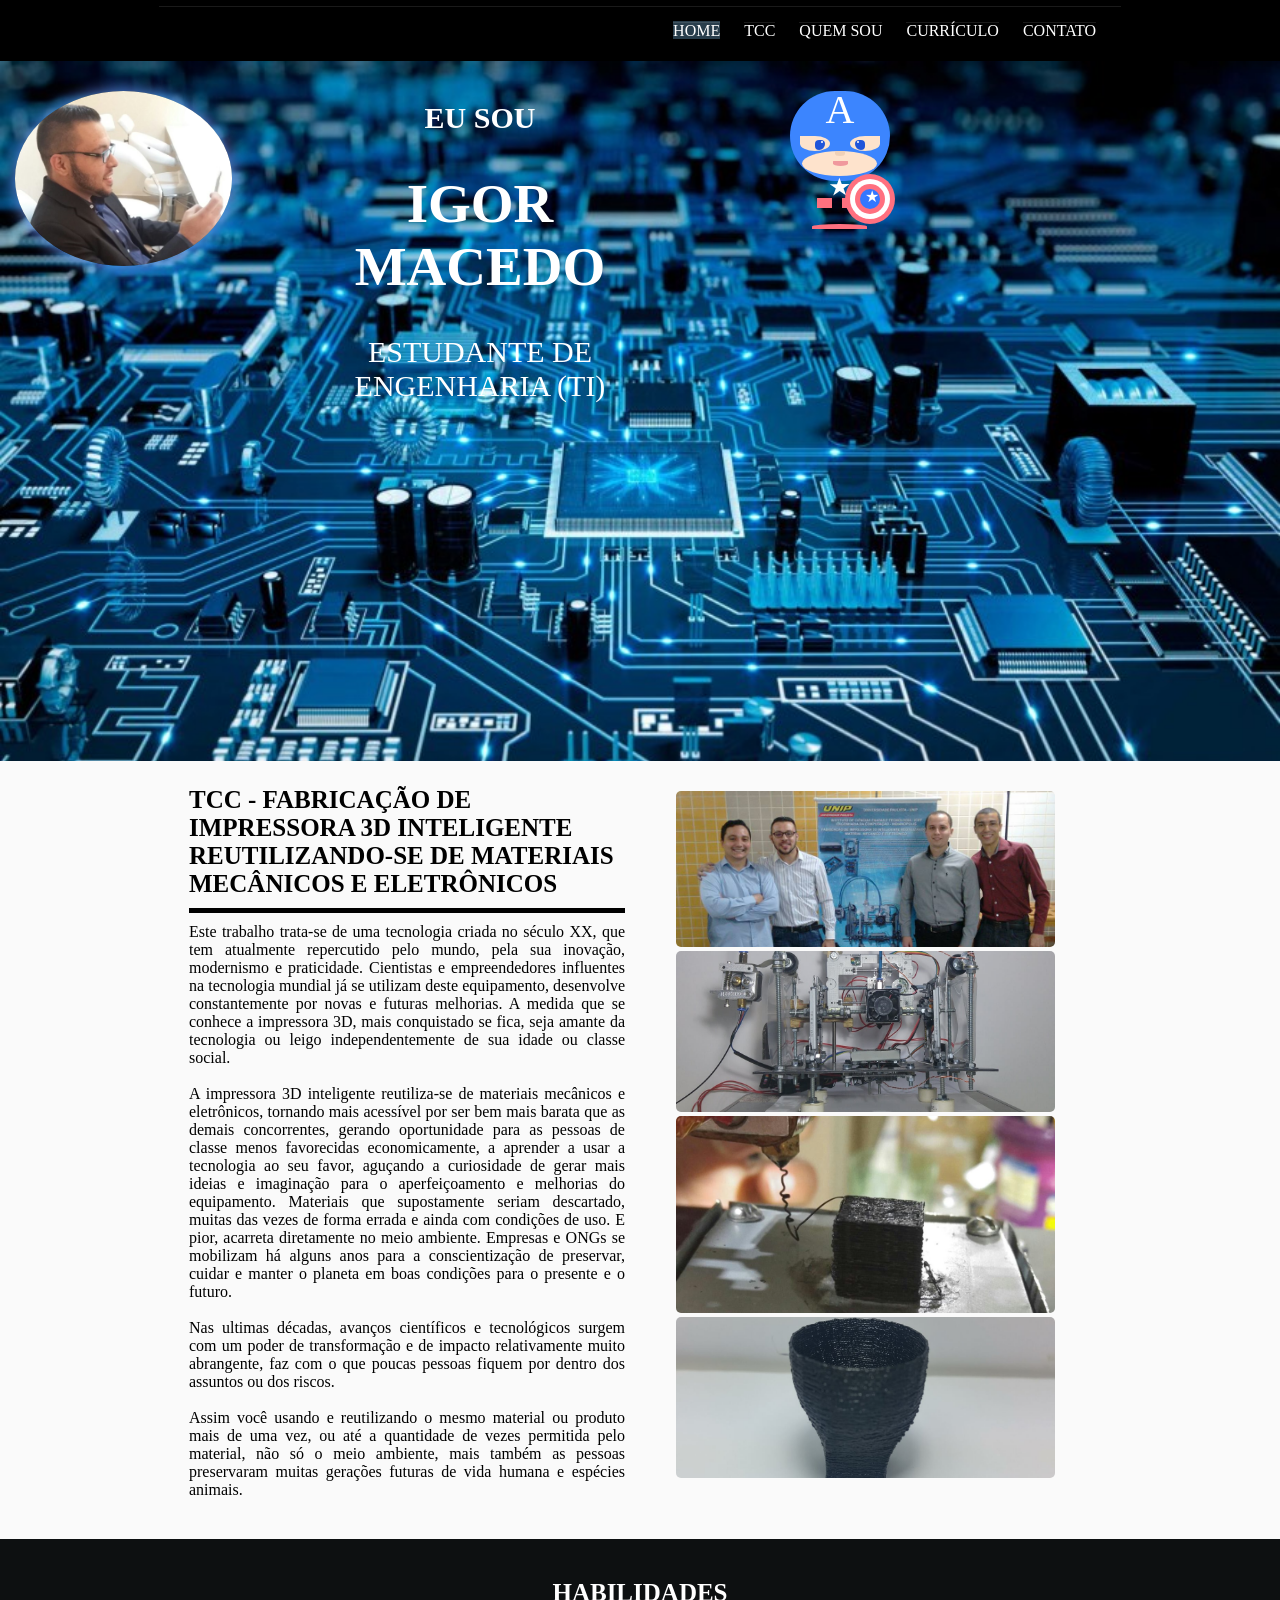
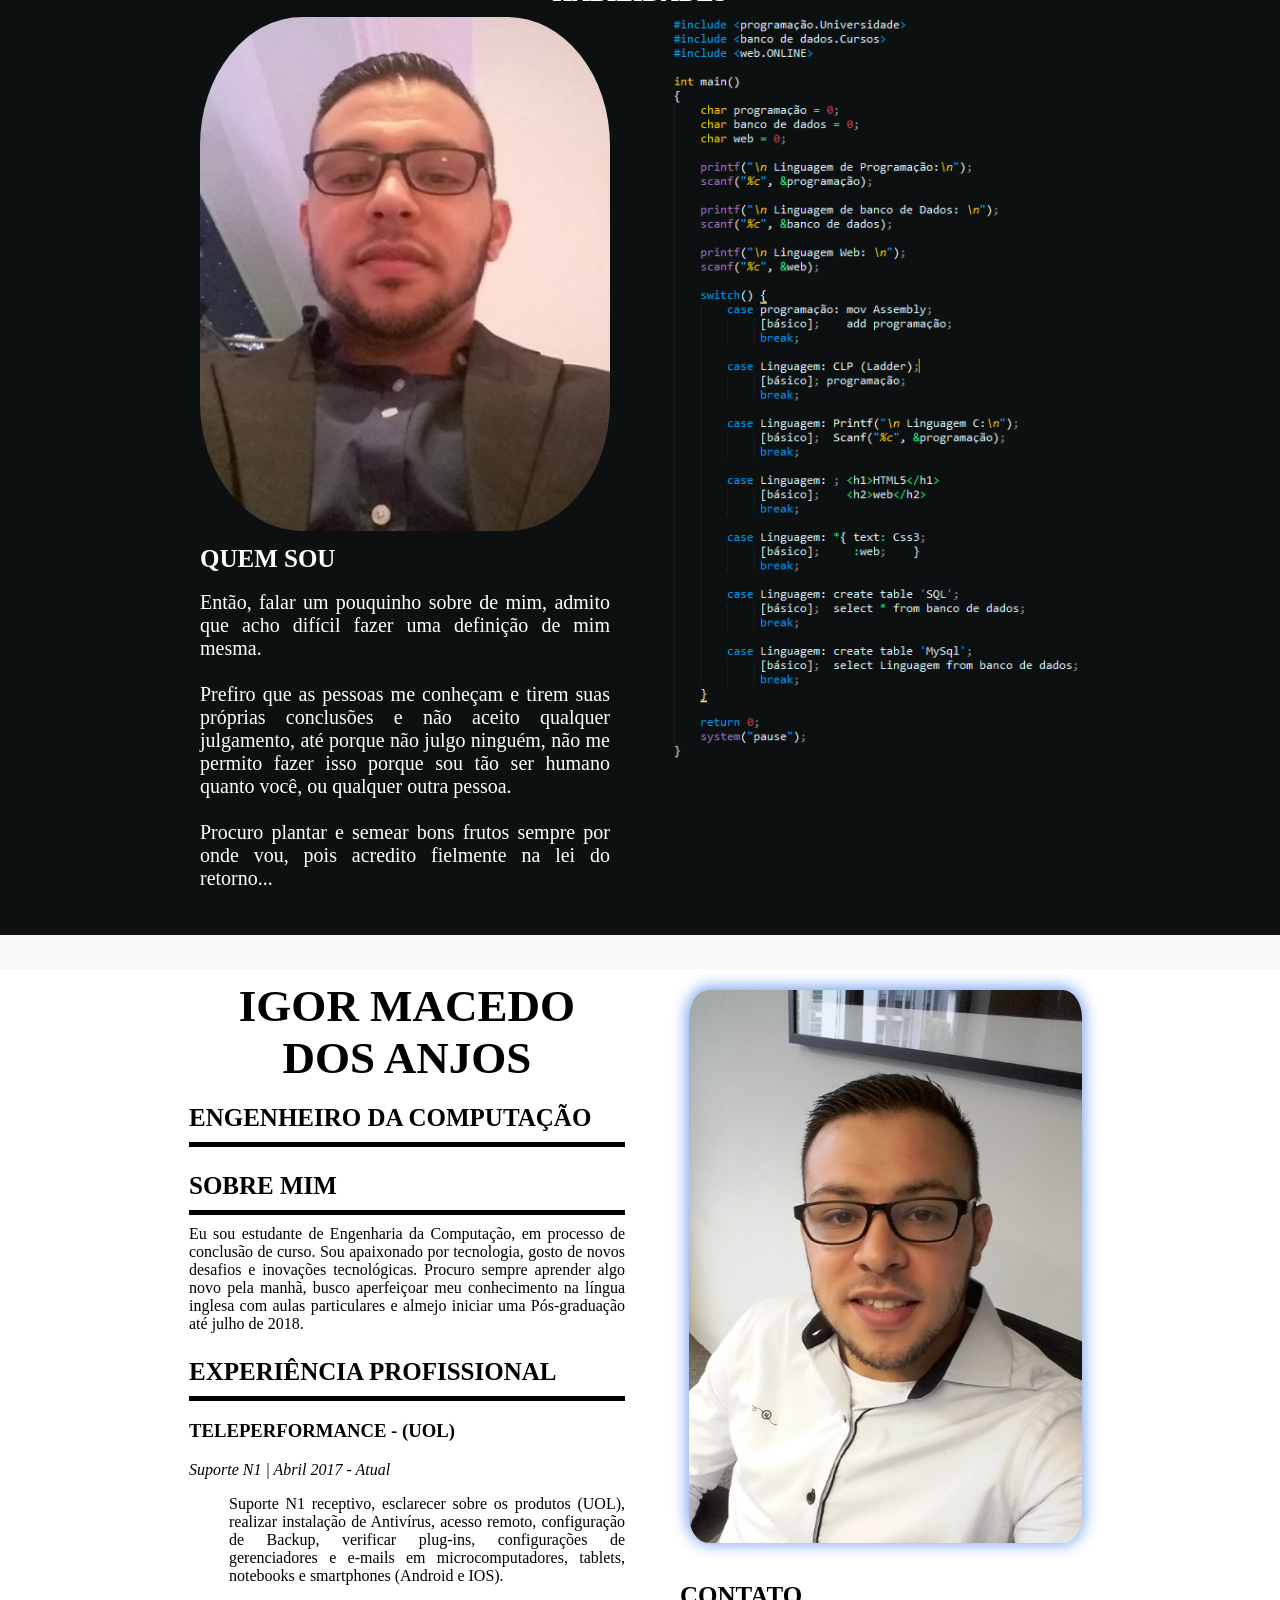
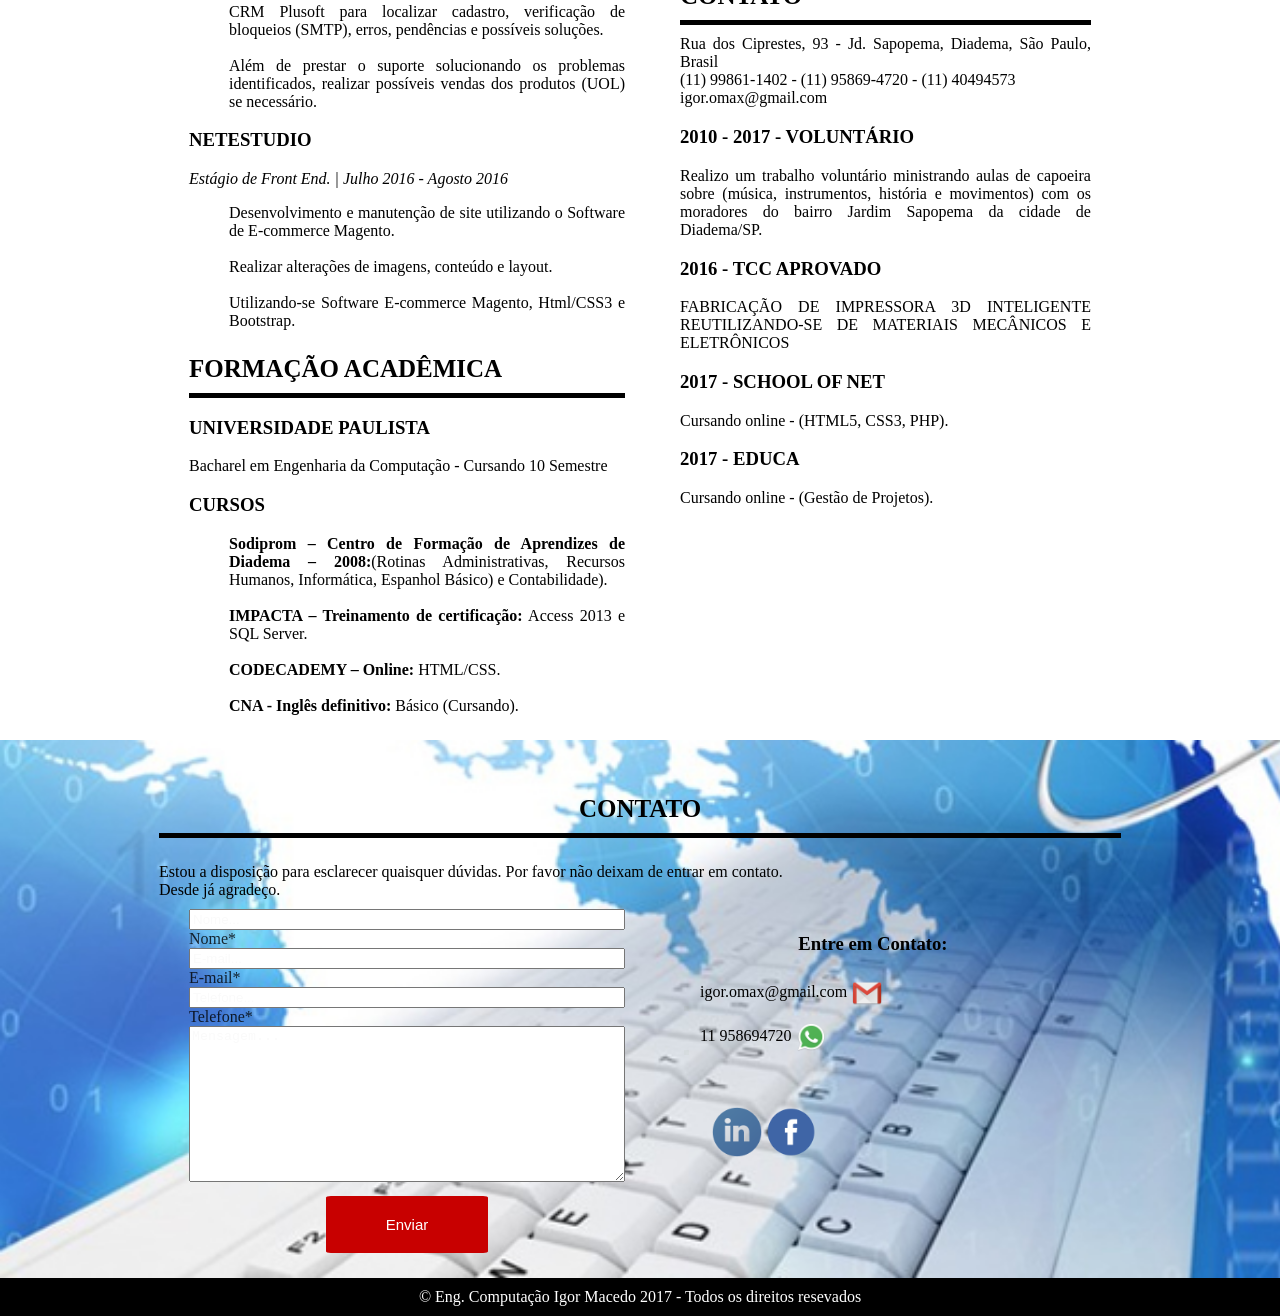
==== index.html @ 6b23f186 "Initial commit" ====
<!doctype html>
<html lang="pt-br">
<header>
	<meta charset="UTF-8">
	<meta http-equiv="X-UA-Compatible" content="IE=edge">
	<meta name="viewport" content="width=device-width, initial-scale=1">
	<link href="https://fonts.googleapis.com/css?family=Open+Sans" rel="stylesheet">
	<link href="https://fonts.googleapis.com/icon?family=Material+Icons" rel="stylesheet">
	<link rel="stylesheet" type="text/css" href="css/page/home.css">
	<link rel="stylesheet" href="css/grid.css">
	<script src="index.js"></script>
	<title>Bem Vindo | IGOR</title>
</header>
<body>
	<nav class="navbar navigation_area">
		<div class="container">
			<div class="navbar-header">
				<div class="collapse navbar-collapse" id="navigation1">
					<nav>
						<ul>
							<li><a href="#header" class="active">Home</a></li>
							<li><a href="#tcc-intro">TCC</a></li>
							<li><a href="#customers">Quem Sou</a></li>
							<li><a href="#cv-2017">Currículo</a></li>
							<li><a href="#page-contact">Contato</a></li>
						</ul>
					</nav>
				</div>
			</div>
		</div>
	</nav>
	<header id="header" class="page-home">
		<div class="col col-desktop-3 col-">
			<img src="imagem/imagem-15.png" alt="Logo">
		</div>
		<div class="row">
			<div class="col col-desktop-3 title">
				<h2>Eu sou</h2>
				<h1>IGOR MACEDO </h1>
				<span>Estudante de Engenharia (TI)</span>
			</div>
			<div class="col col-desktop-3 animation">
			<div id="captainAm">
			  <div class="head"></div>
			  <div class="leftEye"></div>
			  <div class="rightEye"></div>
			  <div class="nose-mouth"></div>
			  <div class="wings"></div>
			  <div class="captain-body"></div>
			  <div class="star"></div>
			  <div class="belt"></div>
			  <div class="leftArm"></div>
			  <div class="Rightarm"></div>
			  <div class="legs"></div>
			  <div class="circles"></div>
			  <div class="shieldStar"></div>
			  <div class="shadow-ground"></div>
			</div>
		</div>
		</div>
	</header>
	<main>
		<section class="section" id="tcc-intro">
			<div class="container">
				<div class="row">
					<div class="col col-desktop-12">
						<div class="col col-desktop-6">
							<div class="tcc-title-center">
								<h2>TCC - FABRICAÇÃO DE IMPRESSORA 3D INTELIGENTE REUTILIZANDO-SE DE MATERIAIS MECÂNICOS E ELETRÔNICOS</h2>	
							</div>
							<div class="tcc-text">
								<p>Este trabalho trata-se de uma tecnologia criada no século XX, que tem atualmente repercutido pelo mundo, pela sua inovação, modernismo e praticidade. Cientistas e empreendedores influentes na tecnologia mundial já se utilizam deste equipamento, desenvolve constantemente por novas e futuras melhorias. A medida que se conhece a impressora 3D, mais conquistado se fica, seja amante da tecnologia ou leigo independentemente de sua idade ou classe social. <br><br>
								A impressora 3D inteligente reutiliza-se de materiais mecânicos e eletrônicos, tornando mais acessível por ser bem mais barata que as demais concorrentes, gerando oportunidade para as pessoas de classe menos favorecidas economicamente, a aprender a usar a tecnologia ao seu favor, aguçando a curiosidade de gerar mais ideias e imaginação para o aperfeiçoamento e melhorias do equipamento.
								Materiais que supostamente seriam descartado, muitas das vezes de forma errada e ainda com condições de uso. E pior, acarreta diretamente no meio ambiente. Empresas e ONGs se mobilizam há alguns anos para a conscientização de preservar, cuidar e manter o planeta em boas condições para o presente e o futuro.<br><br>
								Nas ultimas décadas, avanços científicos e tecnológicos surgem com um poder de transformação e de impacto relativamente muito abrangente, faz com o que poucas pessoas fiquem por dentro dos assuntos ou dos riscos.<br><br>
								Assim você usando e reutilizando o mesmo material ou produto mais de uma vez, ou até a quantidade de vezes permitida pelo material, não só o meio ambiente, mais também as pessoas preservaram muitas gerações futuras de vida humana e espécies animais.</p>
							</div>
						</div>
						<div class="section" id="tcc-photo">
							<div class="container">
								<div class="row">
									<div class="col col-desktop-6">
										<div class="photo-1">
											<img class="mySlides" src="imagem/tcc-1.png" title="Leandro, Igor Gabriel e Cezar.">
										</div>
										<div class="photo-3">
											<img class="mySlides" src="imagem/tcc-3.png" title="Impressora 3D Reclicável.">
										</div>
										<div class="photo-2">
											<img class="mySlides" src="imagem/tcc-2.png" title="Impressora Imprimindo.">
										</div>
										<div class="photo-4">
											<img class="mySlides" src="imagem/tcc-4.png" title="Peça Impressa.">
										</div>
									</div>
								</div>
							</div>
						</div>
					</div>
				</div>
			</div>			
		</section>
		<section id="customers" class="section section-center">
			<div class="container">
				<div class="row">
					<div class="col col-desktop-12">
						<h1>Habilidades </h1>
						<div class="col col-desktop-6">
							<div class="col col-desktop-12 foto-quem-sou">
								<img src="imagem/imagem-11.png" alt="">
							</div>
							<div class="col col-desktop-12 quem-sou-text">
								<h2>Quem Sou</h2>
								<br>
								<p>Então, falar um pouquinho sobre de mim, admito que acho difícil fazer uma definição de mim mesma. <br><br> Prefiro que as pessoas me conheçam e tirem suas próprias conclusões e não aceito qualquer julgamento, até porque não julgo ninguém, não me permito fazer isso porque sou tão ser humano quanto você, ou qualquer outra pessoa.<br><br> Procuro plantar e semear bons frutos sempre por onde vou, pois acredito fielmente na lei do retorno...</p>
							</div>
						</div>
						<div class="col col-desktop-6 habilidade">
							<div class="col col-desktop-12 foto-habilidade">
								<h2>Habilidades</h2>
								<img src="imagem/script.png" alt="">
							</div>
						</div>
					</div>
				</div>
			</div>		
		</section>
		<section class="section" id="cv-2017">
			<div class="container">
				<div class="row">
					<div class="col col-desktop-12">
						<div class="col col-desktop-6">
							<div class="cv-title-center">
								<h1>igor macedo dos anjos</h1>
								<h2>Engenheiro da Computação</h2>
							</div>
							<div class="cv-sobremim">
								<h2>SOBRE MIM</h2>
								<p>Eu sou estudante de Engenharia da Computação, em processo de conclusão de curso. Sou apaixonado por tecnologia, gosto de novos desafios e inovações tecnológicas.
								Procuro sempre aprender algo novo pela manhã, busco aperfeiçoar meu conhecimento na língua inglesa com aulas particulares e almejo iniciar uma Pós-graduação até julho de 2018.</p>
							</div>
							<div class="cv-experiencia">
								<h2>EXPERIÊNCIA PROFISSIONAL</h2>
								<h3>TELEPERFORMANCE - (UOL)</h3>
								<p><i>Suporte N1 | Abril 2017 - Atual</i></p>
								<ul>
								<li>Suporte N1 receptivo, esclarecer sobre os produtos (UOL), realizar
								instalação de Antivírus, acesso remoto, configuração de Backup, verificar
								plug-ins, configurações de gerenciadores e e-mails em
								microcomputadores, tablets, notebooks e smartphones (Android e IOS).</li> <br>
								<li>CRM Plusoft para localizar cadastro, verificação de bloqueios (SMTP),
								erros, pendências e possíveis soluções.</li> <br>
								<li>Além de prestar o suporte solucionando os problemas identificados,
								realizar possíveis vendas dos produtos (UOL) se necessário.</li></ul>
								<h3>NETESTUDIO</h3>
								<p><i>Estágio de Front End. | Julho 2016 - Agosto 2016</i></p>
								<ul>
								<li>Desenvolvimento e manutenção de site utilizando o Software de E-commerce Magento.</li> <br>
								<li>Realizar alterações de imagens, conteúdo e layout.</li> <br>
								<li>Utilizando-se Software E-commerce Magento, Html/CSS3 e Bootstrap.</li></ul>
							</div>
							<div class="cv-formacao">
								<h2>FORMAÇÃO ACADÊMICA</h2>
								<h3>Universidade Paulista</h3>
								<p>Bacharel em Engenharia da Computação - Cursando 10 Semestre</p>
								<h3>Cursos</h3>
								<ul>
									<li><b>Sodiprom – Centro de Formação de Aprendizes de Diadema – 2008:</b>(Rotinas Administrativas, Recursos Humanos, Informática, Espanhol Básico) e Contabilidade).</li><br>
									<li><b>IMPACTA – Treinamento de certificação:</b> Access 2013 e SQL Server.</li> <br>
									<li><b>CODECADEMY – Online:</b> HTML/CSS.</li> <br>
									<li><b>CNA - Inglês definitivo:</b> Básico (Cursando).</li>
								</ul>
							</div>
						</div>
						<div class="col col-desktop-6">
							<div class="photo">
								<img src="imagem/imagem-16.png" alt="">
							</div>
							<div class="cv-contato">
								<div class="contato">
									<h2>contato</h2>
								</div>
								<p>Rua dos Ciprestes, 93 - Jd. Sapopema, Diadema, São
								Paulo, Brasil<br>
								(11) 99861-1402 - (11) 95869-4720 - (11) 40494573 <br>
								igor.omax@gmail.com</p>
							
								<h3>2010 - 2017 - VOLUNTÁRIO</h3>
								<p>Realizo um trabalho voluntário ministrando aulas de
								capoeira sobre (música, instrumentos, história e movimentos) com os moradores do bairro Jardim Sapopema da cidade de Diadema/SP.</p>
								
								<h3>2016 - TCC APROVADO</h3>
								<p>FABRICAÇÃO DE IMPRESSORA 3D INTELIGENTE REUTILIZANDO-SE DE MATERIAIS MECÂNICOS E ELETRÔNICOS</p>
								
								<h3>2017 - SCHOOL OF NET</h3>
								<p>Cursando online - (HTML5, CSS3, PHP).</p>
								
								<h3>2017 - EDUCA</h3>
								<p>Cursando online - (Gestão de Projetos).</p>
							</div>
						</div>
					</div>
				</div>
			</div>
		</section>
		<section class="section" id="page-contact">
			<div class="container">
				<div class="row">
					<div class="contact">
						<h2>Contato</h2>
						<p>Estou a disposição para esclarecer quaisquer dúvidas. Por favor não deixam de entrar em contato. <br>
						Desde já agradeço.</p>
						<div class="container">
							<!-- https://github.com/dwyl/html-form-send-email-via-google-script-without-server -->
							<form action="https://script.google.com/macros/s/AKfycbxCyNDuB8cO8rA2ayRNO7b13iuhtLewq_qmkWVXf5jobP0WJI7O/exec" class="row" method="post">
								<div class="col col-desktop-6 a">
									<div id="altura-nome">
										<div class="form-group">
											<div class="imput-control">
												<input id="nome" name="nome" type="text" required placeholder="Nome...">
												<label for="nome">Nome*</label>
											</div>
										</div>
									<div class="form-group">
										<div class="imput-control">
												<input id="email" name="email" type="email" required placeholder="E-mail...">
												<label for="email">E-mail*</label>
											</div>
									</div>
									<div class="form-group">
										<div class="imput-control">
											<input id="telefone" name="telefone" type="number" required placeholder="Telefone...">
											<label for="telefone">Telefone*</label>
										</div>
									</div>
									<div id="altura-msg">	
										<div class="form-group">
											<textarea id="mensagem" name="mensagem" id="" cols=
											"30" rows="10" placeholder="Mensagem..."></textarea>
										</div>
									</div>
									</div>
										<input type="submit" value="Enviar" class="btn-orange">
									</div>
								<div class="col col-desktop-6 b">
									<div class="col col-dm-3 contact">
										<h3>Entre em Contato:</h3>
										<nav>
											<ul class="footer-cont">
												<li>
													<p>igor.omax@gmail.com</p>
													<img src="imagem/social/social-gmail.png" title="E-mail">
												</li>
												<li>
													<p>11 958694720</p>
													<img src="imagem/social/social-whats.png" title="WhatsApp">
												</li>
											</ul>
										</nav>
									</div>
									<div class="col col-dm-3 social">
										<a href="https://www.linkedin.com/in/igor-macedo-4a60b779/" target="blank">
											<img src="imagem/social/social-linkedin.png">
										</a>
										<a href="https://www.facebook.com/igor.omax" target="blank">
											<img src="imagem/social/social-face.png">
										</a>
									</div>
								</div>
							</form>
						</div>
					</div>
				</div>
			</div>
		</section>	
	</main>
	<footer id="footer">
		<div class="container-copyright">
			<p>&copy Eng. Computação Igor Macedo 2017 - Todos os direitos resevados</p>
		</div>
	</footer>
</body>
</html>
---- css/page/home.css ----
@import url('../style.css');

#header.page-home {
	background-image: #000 url("../../imagem/imagem-6.jpg") no-repeat;
}

/*TEAM*/
#team, #customers, #how-it-work {
	text-align: center;
	padding: 30px 0 30px 0;
}

#team .img-box-round {
	width: 120px;
	height: 120px;
}
#team {
	background-color: rgb(100, 149, 237);
	color: rgb(250, 250, 250);
}

#team h2:hover {
	background-color: rgb(130, 130, 130);
}


/*CUSTOMERS*/
#customers {
	background-color: rgb(242, 242, 242);
}

#customers .btn {
	margin-top: 80px;
	background-color: rgb(220, 220, 220);
	color: rgb(130, 130, 130);
}

#customers .btn:hover {
	background-color: rgb(130, 130, 130);
	color: rgb(220, 220, 220);
}

#customers .btn .material-icons {
	vertical-align: middle;
	font-size: 16px;
}

#customers .container {
	max-width: 1000px;
}
---- css/grid.css ----
/**
*   Cálculo de Colunas:
*   largura única porcentagem = 100 / maximo de colunas
*
*   Multiplicar largura unica porcentagem pelo tamanho da coluna
*/


.col {
    position: relative;
    padding-left: 15px;
    padding-right: 15px;
    min-height: 1px;
    float: left;
}

.col-1 {
    width: 16.666666%;
}

.col-2 {
    width: 33.333332%;
}

.col-3 {
    width: 49.999998%;
}

.col-4 {
    width: 66.666664%;
}

.col-5 {
    width: 83.33333%;
}

.col-6  {
    width: 100%;
}

@media (min-width: 992px) {
    .container {
        max-width: 992px;
        margin: 0 auto;
    }

    .col-desktop-1 {
        width: 8.333333%;
    }

    .col-desktop-2 {
        width: 16.66%;
    }

    .col-desktop-3 {
        width: 24.999999%;
    }

    .col-desktop-4 {
        width: 33.333332%;
    }

    .col-desktop-5 {
        width: 41.666665%;
    }

    .col-desktop-6 {
        width: 49.999998%;
    }

    .col-desktop-7 {
        width: 58.333331%;
    }

    .col-desktop-8 {
        width: 66.666664%;
    }

    .col-desktop-9 {
        width: 74.999997%;
    }

    .col-desktop-10 {
        width: 83.33333%;
    }

    .col-desktop-11 {
        width: 91.666663%;
    }

    .col-desktop-12 {
        width: 100%;
    }

    .col-offset-desktop-1 {
        margin: 8.333333%;
    }

    .col-offset-desktop-2 {
        margin: 16.66%;
    }

    .col-offset-desktop-3 {
        margin: 24.999999%;
    }

    .col-offset-desktop-4 {
        margin: 33.333332%;
    }

    .col-offset-desktop-5 {
        margin: 41.666665%;
    }

    .col-offset-desktop-6 {
        margin: 49.999998%;
    }

    .col-offset-desktop-7 {
        margin: 58.333331%;
    }

    .col-offset-desktop-8 {
        margin: 66.666664%;
    }

    .col-offset-desktop-9 {
        margin: 74.999997%;
    }

    .col-offset-desktop-10 {
        margin: 83.33333%;
    }

    .col-offset-desktop-11 {
        margin: 91.666663%;
    }

    .col-offset-desktop-12 {
        margin: 100%;
    }

    .col-xs-12 {
        width: 100%;
        
    }
}

@media (max-width: 716px) {
    .col {
    padding-left: 10px;
    padding-right: nome;
    min-height: none;
    }
}
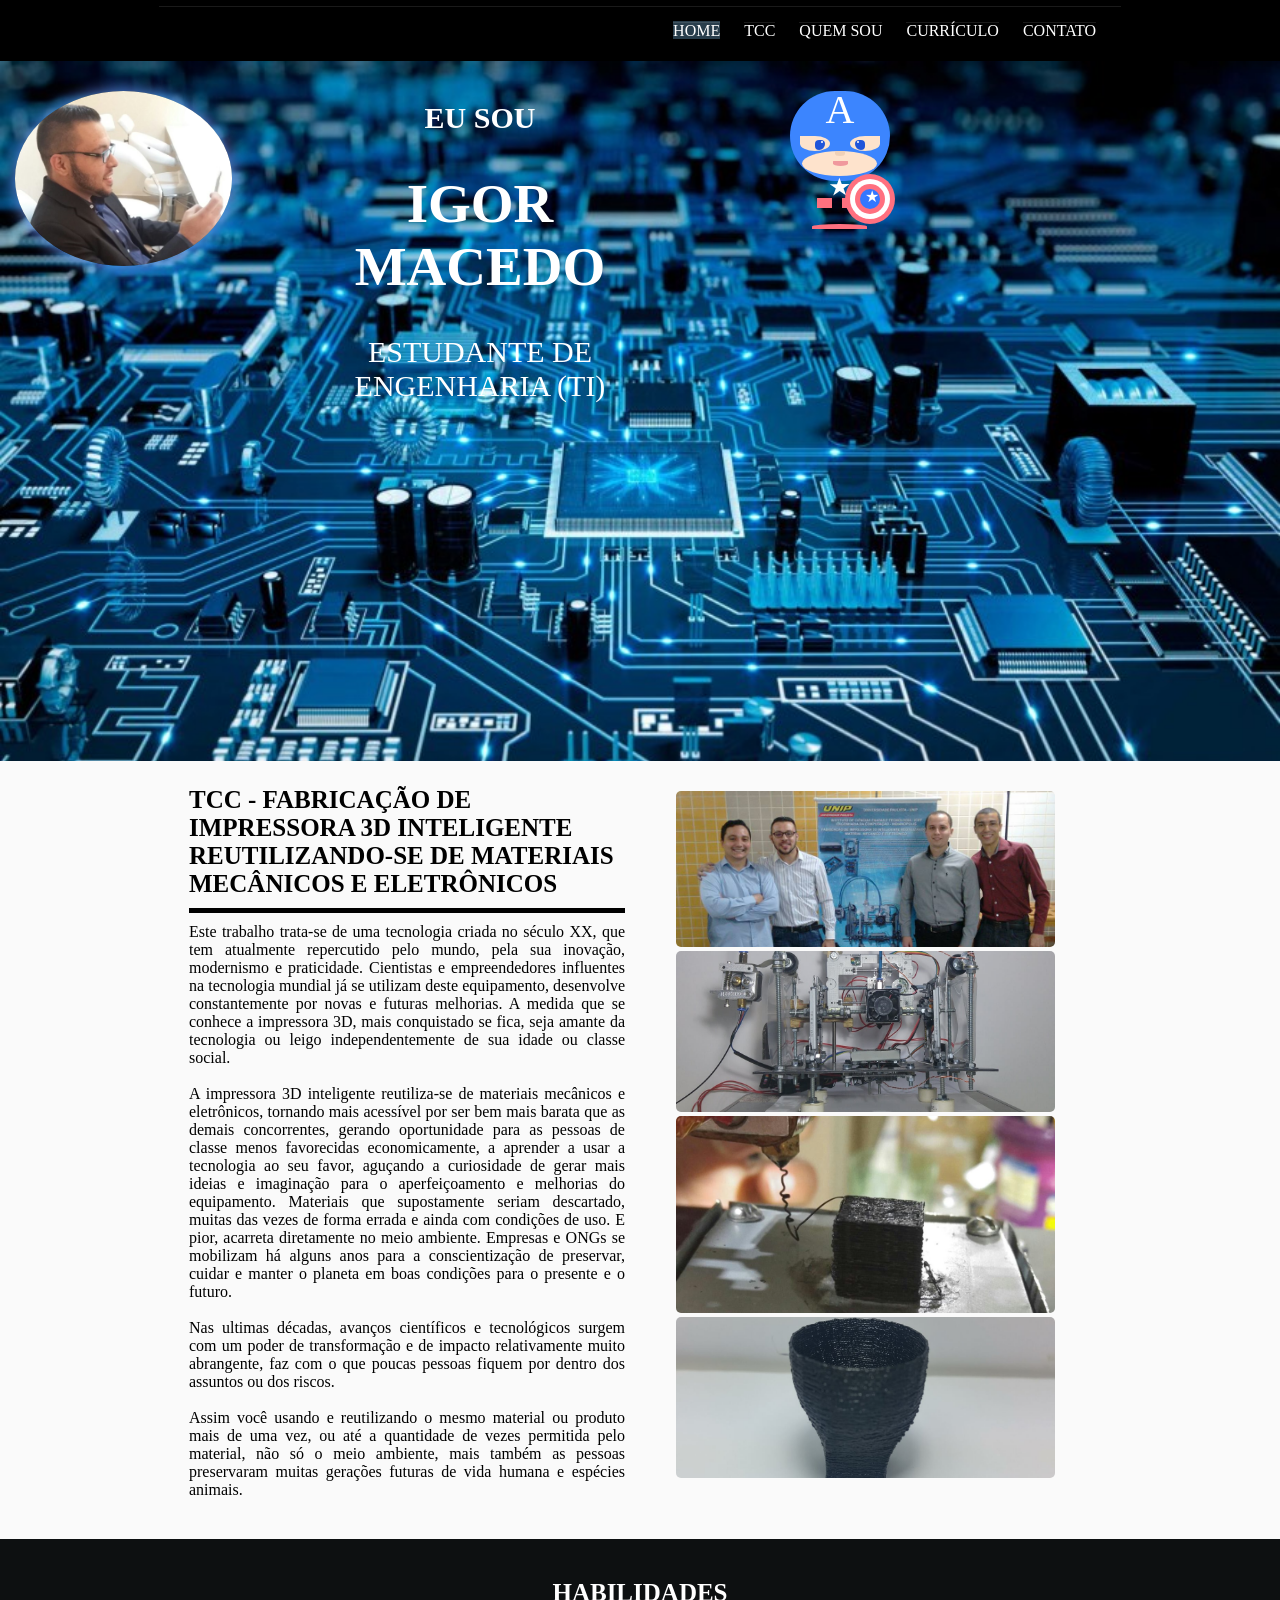
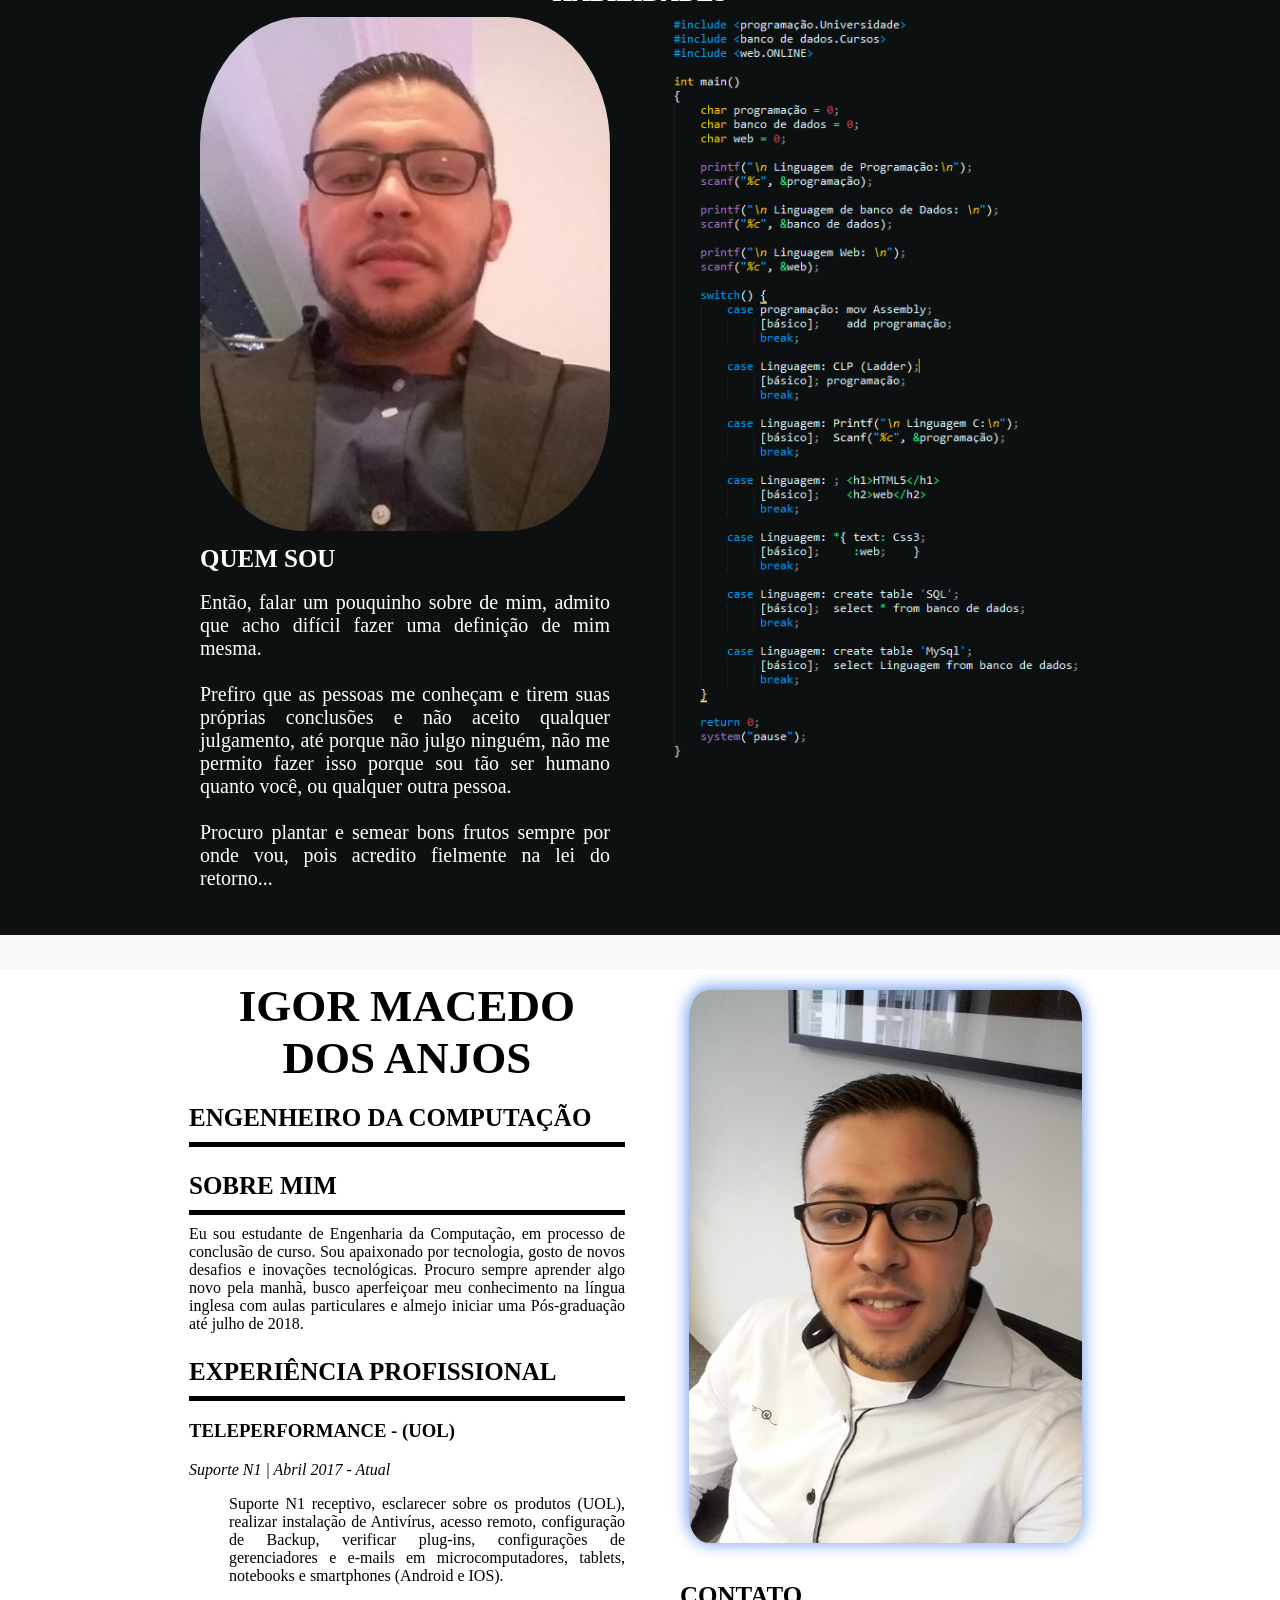
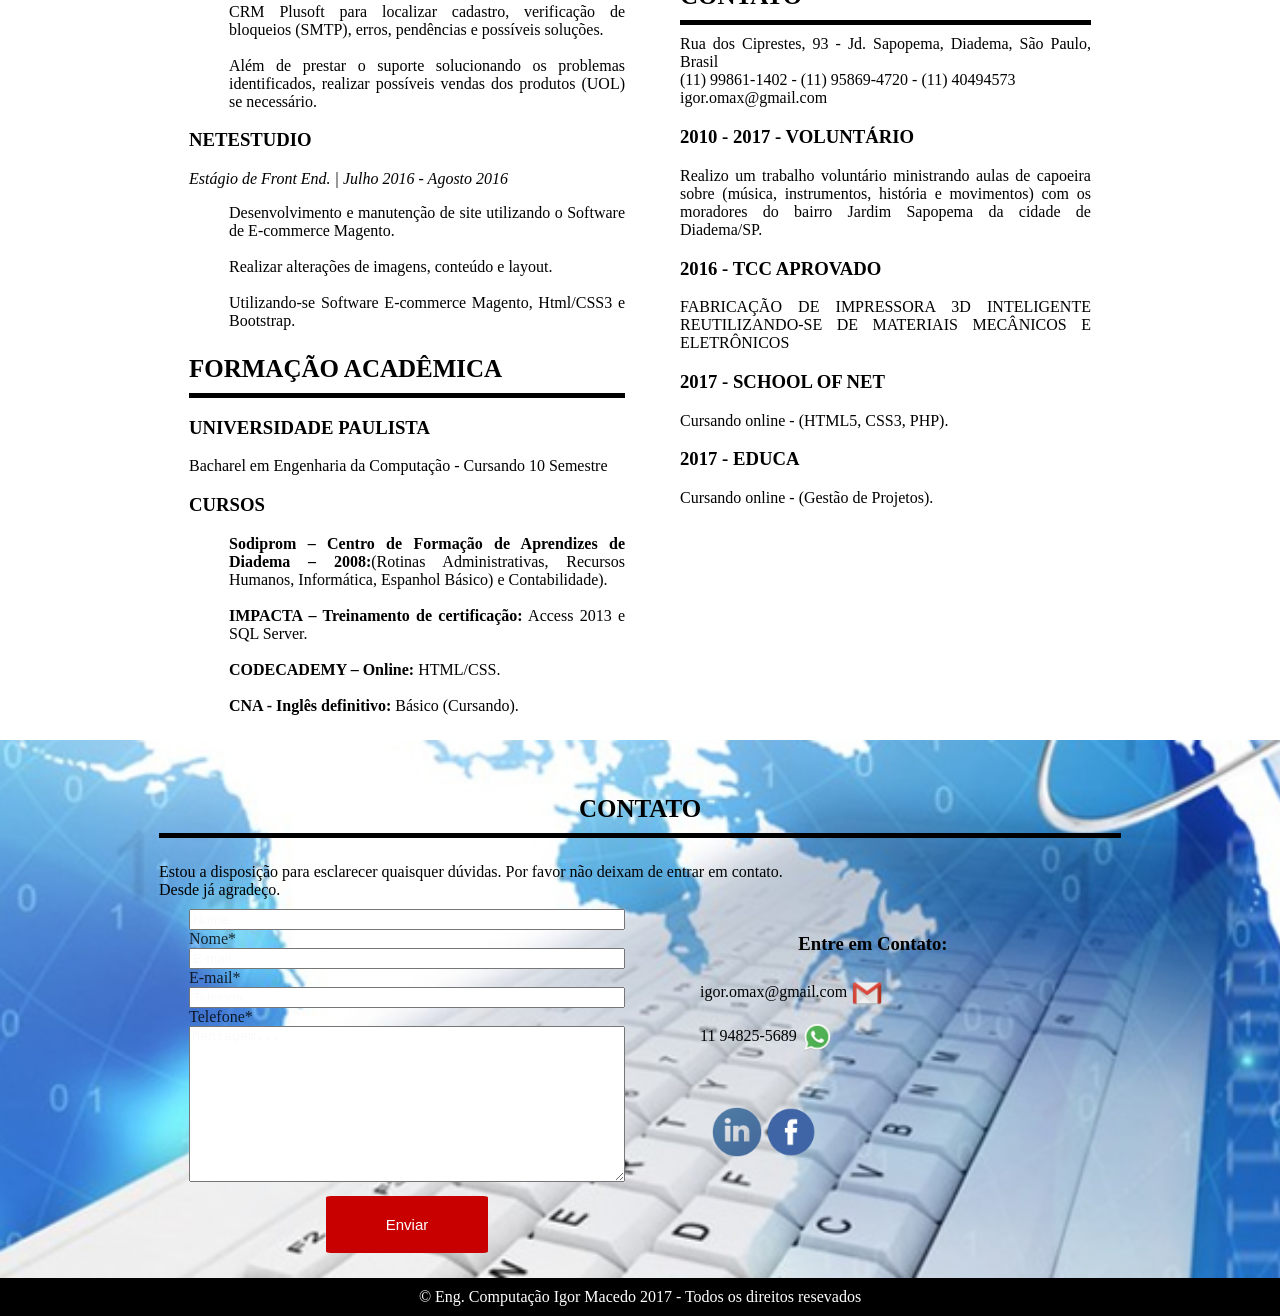
==== commit e2941463: "ALteração de número contato e ajustes no Readme" ====
--- a/index.html
+++ b/index.html
@@ -1,283 +1,283 @@
-<!doctype html>
-<html lang="pt-br">
-<header>
-	<meta charset="UTF-8">
-	<meta http-equiv="X-UA-Compatible" content="IE=edge">
-	<meta name="viewport" content="width=device-width, initial-scale=1">
-	<link href="https://fonts.googleapis.com/css?family=Open+Sans" rel="stylesheet">
-	<link href="https://fonts.googleapis.com/icon?family=Material+Icons" rel="stylesheet">
-	<link rel="stylesheet" type="text/css" href="css/page/home.css">
-	<link rel="stylesheet" href="css/grid.css">
-	<script src="index.js"></script>
-	<title>Bem Vindo | IGOR</title>
-</header>
-<body>
-	<nav class="navbar navigation_area">
-		<div class="container">
-			<div class="navbar-header">
-				<div class="collapse navbar-collapse" id="navigation1">
-					<nav>
-						<ul>
-							<li><a href="#header" class="active">Home</a></li>
-							<li><a href="#tcc-intro">TCC</a></li>
-							<li><a href="#customers">Quem Sou</a></li>
-							<li><a href="#cv-2017">Currículo</a></li>
-							<li><a href="#page-contact">Contato</a></li>
-						</ul>
-					</nav>
-				</div>
-			</div>
-		</div>
-	</nav>
-	<header id="header" class="page-home">
-		<div class="col col-desktop-3 col-">
-			<img src="imagem/imagem-15.png" alt="Logo">
-		</div>
-		<div class="row">
-			<div class="col col-desktop-3 title">
-				<h2>Eu sou</h2>
-				<h1>IGOR MACEDO </h1>
-				<span>Estudante de Engenharia (TI)</span>
-			</div>
-			<div class="col col-desktop-3 animation">
-			<div id="captainAm">
-			  <div class="head"></div>
-			  <div class="leftEye"></div>
-			  <div class="rightEye"></div>
-			  <div class="nose-mouth"></div>
-			  <div class="wings"></div>
-			  <div class="captain-body"></div>
-			  <div class="star"></div>
-			  <div class="belt"></div>
-			  <div class="leftArm"></div>
-			  <div class="Rightarm"></div>
-			  <div class="legs"></div>
-			  <div class="circles"></div>
-			  <div class="shieldStar"></div>
-			  <div class="shadow-ground"></div>
-			</div>
-		</div>
-		</div>
-	</header>
-	<main>
-		<section class="section" id="tcc-intro">
-			<div class="container">
-				<div class="row">
-					<div class="col col-desktop-12">
-						<div class="col col-desktop-6">
-							<div class="tcc-title-center">
-								<h2>TCC - FABRICAÇÃO DE IMPRESSORA 3D INTELIGENTE REUTILIZANDO-SE DE MATERIAIS MECÂNICOS E ELETRÔNICOS</h2>	
-							</div>
-							<div class="tcc-text">
-								<p>Este trabalho trata-se de uma tecnologia criada no século XX, que tem atualmente repercutido pelo mundo, pela sua inovação, modernismo e praticidade. Cientistas e empreendedores influentes na tecnologia mundial já se utilizam deste equipamento, desenvolve constantemente por novas e futuras melhorias. A medida que se conhece a impressora 3D, mais conquistado se fica, seja amante da tecnologia ou leigo independentemente de sua idade ou classe social. <br><br>
-								A impressora 3D inteligente reutiliza-se de materiais mecânicos e eletrônicos, tornando mais acessível por ser bem mais barata que as demais concorrentes, gerando oportunidade para as pessoas de classe menos favorecidas economicamente, a aprender a usar a tecnologia ao seu favor, aguçando a curiosidade de gerar mais ideias e imaginação para o aperfeiçoamento e melhorias do equipamento.
-								Materiais que supostamente seriam descartado, muitas das vezes de forma errada e ainda com condições de uso. E pior, acarreta diretamente no meio ambiente. Empresas e ONGs se mobilizam há alguns anos para a conscientização de preservar, cuidar e manter o planeta em boas condições para o presente e o futuro.<br><br>
-								Nas ultimas décadas, avanços científicos e tecnológicos surgem com um poder de transformação e de impacto relativamente muito abrangente, faz com o que poucas pessoas fiquem por dentro dos assuntos ou dos riscos.<br><br>
-								Assim você usando e reutilizando o mesmo material ou produto mais de uma vez, ou até a quantidade de vezes permitida pelo material, não só o meio ambiente, mais também as pessoas preservaram muitas gerações futuras de vida humana e espécies animais.</p>
-							</div>
-						</div>
-						<div class="section" id="tcc-photo">
-							<div class="container">
-								<div class="row">
-									<div class="col col-desktop-6">
-										<div class="photo-1">
-											<img class="mySlides" src="imagem/tcc-1.png" title="Leandro, Igor Gabriel e Cezar.">
-										</div>
-										<div class="photo-3">
-											<img class="mySlides" src="imagem/tcc-3.png" title="Impressora 3D Reclicável.">
-										</div>
-										<div class="photo-2">
-											<img class="mySlides" src="imagem/tcc-2.png" title="Impressora Imprimindo.">
-										</div>
-										<div class="photo-4">
-											<img class="mySlides" src="imagem/tcc-4.png" title="Peça Impressa.">
-										</div>
-									</div>
-								</div>
-							</div>
-						</div>
-					</div>
-				</div>
-			</div>			
-		</section>
-		<section id="customers" class="section section-center">
-			<div class="container">
-				<div class="row">
-					<div class="col col-desktop-12">
-						<h1>Habilidades </h1>
-						<div class="col col-desktop-6">
-							<div class="col col-desktop-12 foto-quem-sou">
-								<img src="imagem/imagem-11.png" alt="">
-							</div>
-							<div class="col col-desktop-12 quem-sou-text">
-								<h2>Quem Sou</h2>
-								<br>
-								<p>Então, falar um pouquinho sobre de mim, admito que acho difícil fazer uma definição de mim mesma. <br><br> Prefiro que as pessoas me conheçam e tirem suas próprias conclusões e não aceito qualquer julgamento, até porque não julgo ninguém, não me permito fazer isso porque sou tão ser humano quanto você, ou qualquer outra pessoa.<br><br> Procuro plantar e semear bons frutos sempre por onde vou, pois acredito fielmente na lei do retorno...</p>
-							</div>
-						</div>
-						<div class="col col-desktop-6 habilidade">
-							<div class="col col-desktop-12 foto-habilidade">
-								<h2>Habilidades</h2>
-								<img src="imagem/script.png" alt="">
-							</div>
-						</div>
-					</div>
-				</div>
-			</div>		
-		</section>
-		<section class="section" id="cv-2017">
-			<div class="container">
-				<div class="row">
-					<div class="col col-desktop-12">
-						<div class="col col-desktop-6">
-							<div class="cv-title-center">
-								<h1>igor macedo dos anjos</h1>
-								<h2>Engenheiro da Computação</h2>
-							</div>
-							<div class="cv-sobremim">
-								<h2>SOBRE MIM</h2>
-								<p>Eu sou estudante de Engenharia da Computação, em processo de conclusão de curso. Sou apaixonado por tecnologia, gosto de novos desafios e inovações tecnológicas.
-								Procuro sempre aprender algo novo pela manhã, busco aperfeiçoar meu conhecimento na língua inglesa com aulas particulares e almejo iniciar uma Pós-graduação até julho de 2018.</p>
-							</div>
-							<div class="cv-experiencia">
-								<h2>EXPERIÊNCIA PROFISSIONAL</h2>
-								<h3>TELEPERFORMANCE - (UOL)</h3>
-								<p><i>Suporte N1 | Abril 2017 - Atual</i></p>
-								<ul>
-								<li>Suporte N1 receptivo, esclarecer sobre os produtos (UOL), realizar
-								instalação de Antivírus, acesso remoto, configuração de Backup, verificar
-								plug-ins, configurações de gerenciadores e e-mails em
-								microcomputadores, tablets, notebooks e smartphones (Android e IOS).</li> <br>
-								<li>CRM Plusoft para localizar cadastro, verificação de bloqueios (SMTP),
-								erros, pendências e possíveis soluções.</li> <br>
-								<li>Além de prestar o suporte solucionando os problemas identificados,
-								realizar possíveis vendas dos produtos (UOL) se necessário.</li></ul>
-								<h3>NETESTUDIO</h3>
-								<p><i>Estágio de Front End. | Julho 2016 - Agosto 2016</i></p>
-								<ul>
-								<li>Desenvolvimento e manutenção de site utilizando o Software de E-commerce Magento.</li> <br>
-								<li>Realizar alterações de imagens, conteúdo e layout.</li> <br>
-								<li>Utilizando-se Software E-commerce Magento, Html/CSS3 e Bootstrap.</li></ul>
-							</div>
-							<div class="cv-formacao">
-								<h2>FORMAÇÃO ACADÊMICA</h2>
-								<h3>Universidade Paulista</h3>
-								<p>Bacharel em Engenharia da Computação - Cursando 10 Semestre</p>
-								<h3>Cursos</h3>
-								<ul>
-									<li><b>Sodiprom – Centro de Formação de Aprendizes de Diadema – 2008:</b>(Rotinas Administrativas, Recursos Humanos, Informática, Espanhol Básico) e Contabilidade).</li><br>
-									<li><b>IMPACTA – Treinamento de certificação:</b> Access 2013 e SQL Server.</li> <br>
-									<li><b>CODECADEMY – Online:</b> HTML/CSS.</li> <br>
-									<li><b>CNA - Inglês definitivo:</b> Básico (Cursando).</li>
-								</ul>
-							</div>
-						</div>
-						<div class="col col-desktop-6">
-							<div class="photo">
-								<img src="imagem/imagem-16.png" alt="">
-							</div>
-							<div class="cv-contato">
-								<div class="contato">
-									<h2>contato</h2>
-								</div>
-								<p>Rua dos Ciprestes, 93 - Jd. Sapopema, Diadema, São
-								Paulo, Brasil<br>
-								(11) 99861-1402 - (11) 95869-4720 - (11) 40494573 <br>
-								igor.omax@gmail.com</p>
-							
-								<h3>2010 - 2017 - VOLUNTÁRIO</h3>
-								<p>Realizo um trabalho voluntário ministrando aulas de
-								capoeira sobre (música, instrumentos, história e movimentos) com os moradores do bairro Jardim Sapopema da cidade de Diadema/SP.</p>
-								
-								<h3>2016 - TCC APROVADO</h3>
-								<p>FABRICAÇÃO DE IMPRESSORA 3D INTELIGENTE REUTILIZANDO-SE DE MATERIAIS MECÂNICOS E ELETRÔNICOS</p>
-								
-								<h3>2017 - SCHOOL OF NET</h3>
-								<p>Cursando online - (HTML5, CSS3, PHP).</p>
-								
-								<h3>2017 - EDUCA</h3>
-								<p>Cursando online - (Gestão de Projetos).</p>
-							</div>
-						</div>
-					</div>
-				</div>
-			</div>
-		</section>
-		<section class="section" id="page-contact">
-			<div class="container">
-				<div class="row">
-					<div class="contact">
-						<h2>Contato</h2>
-						<p>Estou a disposição para esclarecer quaisquer dúvidas. Por favor não deixam de entrar em contato. <br>
-						Desde já agradeço.</p>
-						<div class="container">
-							<!-- https://github.com/dwyl/html-form-send-email-via-google-script-without-server -->
-							<form action="https://script.google.com/macros/s/AKfycbxCyNDuB8cO8rA2ayRNO7b13iuhtLewq_qmkWVXf5jobP0WJI7O/exec" class="row" method="post">
-								<div class="col col-desktop-6 a">
-									<div id="altura-nome">
-										<div class="form-group">
-											<div class="imput-control">
-												<input id="nome" name="nome" type="text" required placeholder="Nome...">
-												<label for="nome">Nome*</label>
-											</div>
-										</div>
-									<div class="form-group">
-										<div class="imput-control">
-												<input id="email" name="email" type="email" required placeholder="E-mail...">
-												<label for="email">E-mail*</label>
-											</div>
-									</div>
-									<div class="form-group">
-										<div class="imput-control">
-											<input id="telefone" name="telefone" type="number" required placeholder="Telefone...">
-											<label for="telefone">Telefone*</label>
-										</div>
-									</div>
-									<div id="altura-msg">	
-										<div class="form-group">
-											<textarea id="mensagem" name="mensagem" id="" cols=
-											"30" rows="10" placeholder="Mensagem..."></textarea>
-										</div>
-									</div>
-									</div>
-										<input type="submit" value="Enviar" class="btn-orange">
-									</div>
-								<div class="col col-desktop-6 b">
-									<div class="col col-dm-3 contact">
-										<h3>Entre em Contato:</h3>
-										<nav>
-											<ul class="footer-cont">
-												<li>
-													<p>igor.omax@gmail.com</p>
-													<img src="imagem/social/social-gmail.png" title="E-mail">
-												</li>
-												<li>
-													<p>11 958694720</p>
-													<img src="imagem/social/social-whats.png" title="WhatsApp">
-												</li>
-											</ul>
-										</nav>
-									</div>
-									<div class="col col-dm-3 social">
-										<a href="https://www.linkedin.com/in/igor-macedo-4a60b779/" target="blank">
-											<img src="imagem/social/social-linkedin.png">
-										</a>
-										<a href="https://www.facebook.com/igor.omax" target="blank">
-											<img src="imagem/social/social-face.png">
-										</a>
-									</div>
-								</div>
-							</form>
-						</div>
-					</div>
-				</div>
-			</div>
-		</section>	
-	</main>
-	<footer id="footer">
-		<div class="container-copyright">
-			<p>&copy Eng. Computação Igor Macedo 2017 - Todos os direitos resevados</p>
-		</div>
-	</footer>
-</body>
+<!doctype html>
+<html lang="pt-br">
+<header>
+	<meta charset="UTF-8">
+	<meta http-equiv="X-UA-Compatible" content="IE=edge">
+	<meta name="viewport" content="width=device-width, initial-scale=1">
+	<link href="https://fonts.googleapis.com/css?family=Open+Sans" rel="stylesheet">
+	<link href="https://fonts.googleapis.com/icon?family=Material+Icons" rel="stylesheet">
+	<link rel="stylesheet" type="text/css" href="css/page/home.css">
+	<link rel="stylesheet" href="css/grid.css">
+	<script src="index.js"></script>
+	<title>Bem Vindo | IGOR</title>
+</header>
+<body>
+	<nav class="navbar navigation_area">
+		<div class="container">
+			<div class="navbar-header">
+				<div class="collapse navbar-collapse" id="navigation1">
+					<nav>
+						<ul>
+							<li><a href="#header" class="active">Home</a></li>
+							<li><a href="#tcc-intro">TCC</a></li>
+							<li><a href="#customers">Quem Sou</a></li>
+							<li><a href="#cv-2017">Currículo</a></li>
+							<li><a href="#page-contact">Contato</a></li>
+						</ul>
+					</nav>
+				</div>
+			</div>
+		</div>
+	</nav>
+	<header id="header" class="page-home">
+		<div class="col col-desktop-3 col-">
+			<img src="imagem/imagem-15.png" alt="Logo">
+		</div>
+		<div class="row">
+			<div class="col col-desktop-3 title">
+				<h2>Eu sou</h2>
+				<h1>IGOR MACEDO </h1>
+				<span>Estudante de Engenharia (TI)</span>
+			</div>
+			<div class="col col-desktop-3 animation">
+			<div id="captainAm">
+			  <div class="head"></div>
+			  <div class="leftEye"></div>
+			  <div class="rightEye"></div>
+			  <div class="nose-mouth"></div>
+			  <div class="wings"></div>
+			  <div class="captain-body"></div>
+			  <div class="star"></div>
+			  <div class="belt"></div>
+			  <div class="leftArm"></div>
+			  <div class="Rightarm"></div>
+			  <div class="legs"></div>
+			  <div class="circles"></div>
+			  <div class="shieldStar"></div>
+			  <div class="shadow-ground"></div>
+			</div>
+		</div>
+		</div>
+	</header>
+	<main>
+		<section class="section" id="tcc-intro">
+			<div class="container">
+				<div class="row">
+					<div class="col col-desktop-12">
+						<div class="col col-desktop-6">
+							<div class="tcc-title-center">
+								<h2>TCC - FABRICAÇÃO DE IMPRESSORA 3D INTELIGENTE REUTILIZANDO-SE DE MATERIAIS MECÂNICOS E ELETRÔNICOS</h2>	
+							</div>
+							<div class="tcc-text">
+								<p>Este trabalho trata-se de uma tecnologia criada no século XX, que tem atualmente repercutido pelo mundo, pela sua inovação, modernismo e praticidade. Cientistas e empreendedores influentes na tecnologia mundial já se utilizam deste equipamento, desenvolve constantemente por novas e futuras melhorias. A medida que se conhece a impressora 3D, mais conquistado se fica, seja amante da tecnologia ou leigo independentemente de sua idade ou classe social. <br><br>
+								A impressora 3D inteligente reutiliza-se de materiais mecânicos e eletrônicos, tornando mais acessível por ser bem mais barata que as demais concorrentes, gerando oportunidade para as pessoas de classe menos favorecidas economicamente, a aprender a usar a tecnologia ao seu favor, aguçando a curiosidade de gerar mais ideias e imaginação para o aperfeiçoamento e melhorias do equipamento.
+								Materiais que supostamente seriam descartado, muitas das vezes de forma errada e ainda com condições de uso. E pior, acarreta diretamente no meio ambiente. Empresas e ONGs se mobilizam há alguns anos para a conscientização de preservar, cuidar e manter o planeta em boas condições para o presente e o futuro.<br><br>
+								Nas ultimas décadas, avanços científicos e tecnológicos surgem com um poder de transformação e de impacto relativamente muito abrangente, faz com o que poucas pessoas fiquem por dentro dos assuntos ou dos riscos.<br><br>
+								Assim você usando e reutilizando o mesmo material ou produto mais de uma vez, ou até a quantidade de vezes permitida pelo material, não só o meio ambiente, mais também as pessoas preservaram muitas gerações futuras de vida humana e espécies animais.</p>
+							</div>
+						</div>
+						<div class="section" id="tcc-photo">
+							<div class="container">
+								<div class="row">
+									<div class="col col-desktop-6">
+										<div class="photo-1">
+											<img class="mySlides" src="imagem/tcc-1.png" title="Leandro, Igor Gabriel e Cezar.">
+										</div>
+										<div class="photo-3">
+											<img class="mySlides" src="imagem/tcc-3.png" title="Impressora 3D Reclicável.">
+										</div>
+										<div class="photo-2">
+											<img class="mySlides" src="imagem/tcc-2.png" title="Impressora Imprimindo.">
+										</div>
+										<div class="photo-4">
+											<img class="mySlides" src="imagem/tcc-4.png" title="Peça Impressa.">
+										</div>
+									</div>
+								</div>
+							</div>
+						</div>
+					</div>
+				</div>
+			</div>			
+		</section>
+		<section id="customers" class="section section-center">
+			<div class="container">
+				<div class="row">
+					<div class="col col-desktop-12">
+						<h1>Habilidades </h1>
+						<div class="col col-desktop-6">
+							<div class="col col-desktop-12 foto-quem-sou">
+								<img src="imagem/imagem-11.png" alt="">
+							</div>
+							<div class="col col-desktop-12 quem-sou-text">
+								<h2>Quem Sou</h2>
+								<br>
+								<p>Então, falar um pouquinho sobre de mim, admito que acho difícil fazer uma definição de mim mesma. <br><br> Prefiro que as pessoas me conheçam e tirem suas próprias conclusões e não aceito qualquer julgamento, até porque não julgo ninguém, não me permito fazer isso porque sou tão ser humano quanto você, ou qualquer outra pessoa.<br><br> Procuro plantar e semear bons frutos sempre por onde vou, pois acredito fielmente na lei do retorno...</p>
+							</div>
+						</div>
+						<div class="col col-desktop-6 habilidade">
+							<div class="col col-desktop-12 foto-habilidade">
+								<h2>Habilidades</h2>
+								<img src="imagem/script.png" alt="">
+							</div>
+						</div>
+					</div>
+				</div>
+			</div>		
+		</section>
+		<section class="section" id="cv-2017">
+			<div class="container">
+				<div class="row">
+					<div class="col col-desktop-12">
+						<div class="col col-desktop-6">
+							<div class="cv-title-center">
+								<h1>igor macedo dos anjos</h1>
+								<h2>Engenheiro da Computação</h2>
+							</div>
+							<div class="cv-sobremim">
+								<h2>SOBRE MIM</h2>
+								<p>Eu sou estudante de Engenharia da Computação, em processo de conclusão de curso. Sou apaixonado por tecnologia, gosto de novos desafios e inovações tecnológicas.
+								Procuro sempre aprender algo novo pela manhã, busco aperfeiçoar meu conhecimento na língua inglesa com aulas particulares e almejo iniciar uma Pós-graduação até julho de 2018.</p>
+							</div>
+							<div class="cv-experiencia">
+								<h2>EXPERIÊNCIA PROFISSIONAL</h2>
+								<h3>TELEPERFORMANCE - (UOL)</h3>
+								<p><i>Suporte N1 | Abril 2017 - Atual</i></p>
+								<ul>
+								<li>Suporte N1 receptivo, esclarecer sobre os produtos (UOL), realizar
+								instalação de Antivírus, acesso remoto, configuração de Backup, verificar
+								plug-ins, configurações de gerenciadores e e-mails em
+								microcomputadores, tablets, notebooks e smartphones (Android e IOS).</li> <br>
+								<li>CRM Plusoft para localizar cadastro, verificação de bloqueios (SMTP),
+								erros, pendências e possíveis soluções.</li> <br>
+								<li>Além de prestar o suporte solucionando os problemas identificados,
+								realizar possíveis vendas dos produtos (UOL) se necessário.</li></ul>
+								<h3>NETESTUDIO</h3>
+								<p><i>Estágio de Front End. | Julho 2016 - Agosto 2016</i></p>
+								<ul>
+								<li>Desenvolvimento e manutenção de site utilizando o Software de E-commerce Magento.</li> <br>
+								<li>Realizar alterações de imagens, conteúdo e layout.</li> <br>
+								<li>Utilizando-se Software E-commerce Magento, Html/CSS3 e Bootstrap.</li></ul>
+							</div>
+							<div class="cv-formacao">
+								<h2>FORMAÇÃO ACADÊMICA</h2>
+								<h3>Universidade Paulista</h3>
+								<p>Bacharel em Engenharia da Computação - Cursando 10 Semestre</p>
+								<h3>Cursos</h3>
+								<ul>
+									<li><b>Sodiprom – Centro de Formação de Aprendizes de Diadema – 2008:</b>(Rotinas Administrativas, Recursos Humanos, Informática, Espanhol Básico) e Contabilidade).</li><br>
+									<li><b>IMPACTA – Treinamento de certificação:</b> Access 2013 e SQL Server.</li> <br>
+									<li><b>CODECADEMY – Online:</b> HTML/CSS.</li> <br>
+									<li><b>CNA - Inglês definitivo:</b> Básico (Cursando).</li>
+								</ul>
+							</div>
+						</div>
+						<div class="col col-desktop-6">
+							<div class="photo">
+								<img src="imagem/imagem-16.png" alt="">
+							</div>
+							<div class="cv-contato">
+								<div class="contato">
+									<h2>contato</h2>
+								</div>
+								<p>Rua dos Ciprestes, 93 - Jd. Sapopema, Diadema, São
+								Paulo, Brasil<br>
+								(11) 99861-1402 - (11) 95869-4720 - (11) 40494573 <br>
+								igor.omax@gmail.com</p>
+							
+								<h3>2010 - 2017 - VOLUNTÁRIO</h3>
+								<p>Realizo um trabalho voluntário ministrando aulas de
+								capoeira sobre (música, instrumentos, história e movimentos) com os moradores do bairro Jardim Sapopema da cidade de Diadema/SP.</p>
+								
+								<h3>2016 - TCC APROVADO</h3>
+								<p>FABRICAÇÃO DE IMPRESSORA 3D INTELIGENTE REUTILIZANDO-SE DE MATERIAIS MECÂNICOS E ELETRÔNICOS</p>
+								
+								<h3>2017 - SCHOOL OF NET</h3>
+								<p>Cursando online - (HTML5, CSS3, PHP).</p>
+								
+								<h3>2017 - EDUCA</h3>
+								<p>Cursando online - (Gestão de Projetos).</p>
+							</div>
+						</div>
+					</div>
+				</div>
+			</div>
+		</section>
+		<section class="section" id="page-contact">
+			<div class="container">
+				<div class="row">
+					<div class="contact">
+						<h2>Contato</h2>
+						<p>Estou a disposição para esclarecer quaisquer dúvidas. Por favor não deixam de entrar em contato. <br>
+						Desde já agradeço.</p>
+						<div class="container">
+							<!-- https://github.com/dwyl/html-form-send-email-via-google-script-without-server -->
+							<form action="https://script.google.com/macros/s/AKfycbxCyNDuB8cO8rA2ayRNO7b13iuhtLewq_qmkWVXf5jobP0WJI7O/exec" class="row" method="post">
+								<div class="col col-desktop-6 a">
+									<div id="altura-nome">
+										<div class="form-group">
+											<div class="imput-control">
+												<input id="nome" name="nome" type="text" required placeholder="Nome...">
+												<label for="nome">Nome*</label>
+											</div>
+										</div>
+									<div class="form-group">
+										<div class="imput-control">
+												<input id="email" name="email" type="email" required placeholder="E-mail...">
+												<label for="email">E-mail*</label>
+											</div>
+									</div>
+									<div class="form-group">
+										<div class="imput-control">
+											<input id="telefone" name="telefone" type="number" required placeholder="Telefone...">
+											<label for="telefone">Telefone*</label>
+										</div>
+									</div>
+									<div id="altura-msg">	
+										<div class="form-group">
+											<textarea id="mensagem" name="mensagem" id="" cols=
+											"30" rows="10" placeholder="Mensagem..."></textarea>
+										</div>
+									</div>
+									</div>
+										<input type="submit" value="Enviar" class="btn-orange">
+									</div>
+								<div class="col col-desktop-6 b">
+									<div class="col col-dm-3 contact">
+										<h3>Entre em Contato:</h3>
+										<nav>
+											<ul class="footer-cont">
+												<li>
+													<p>igor.omax@gmail.com</p>
+													<img src="imagem/social/social-gmail.png" title="E-mail">
+												</li>
+												<li>
+													<p>11 94825-5689</p>
+													<img src="imagem/social/social-whats.png" title="WhatsApp">
+												</li>
+											</ul>
+										</nav>
+									</div>
+									<div class="col col-dm-3 social">
+										<a href="https://www.linkedin.com/in/igor-macedo-4a60b779/" target="blank">
+											<img src="imagem/social/social-linkedin.png">
+										</a>
+										<a href="https://www.facebook.com/igor.omax" target="blank">
+											<img src="imagem/social/social-face.png">
+										</a>
+									</div>
+								</div>
+							</form>
+						</div>
+					</div>
+				</div>
+			</div>
+		</section>	
+	</main>
+	<footer id="footer">
+		<div class="container-copyright">
+			<p>&copy Eng. Computação Igor Macedo 2017 - Todos os direitos resevados</p>
+		</div>
+	</footer>
+</body>
 </html>
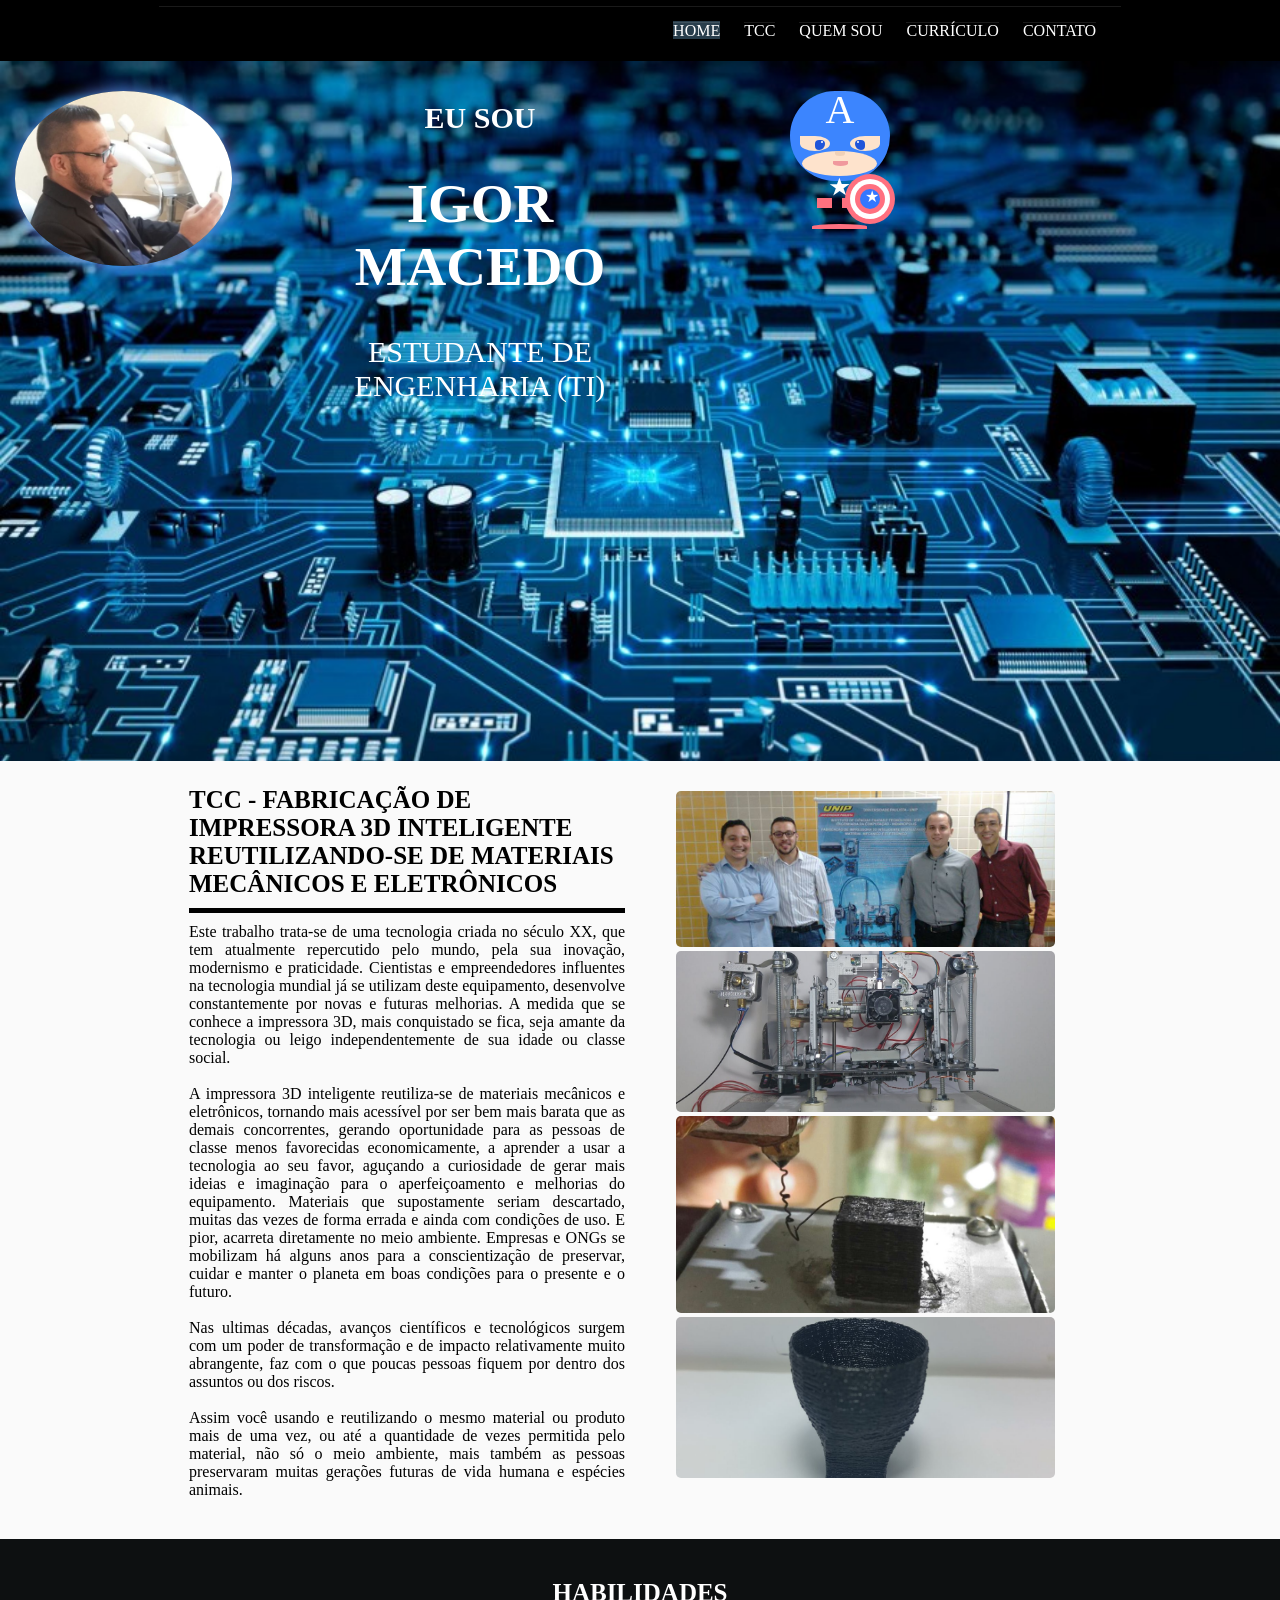
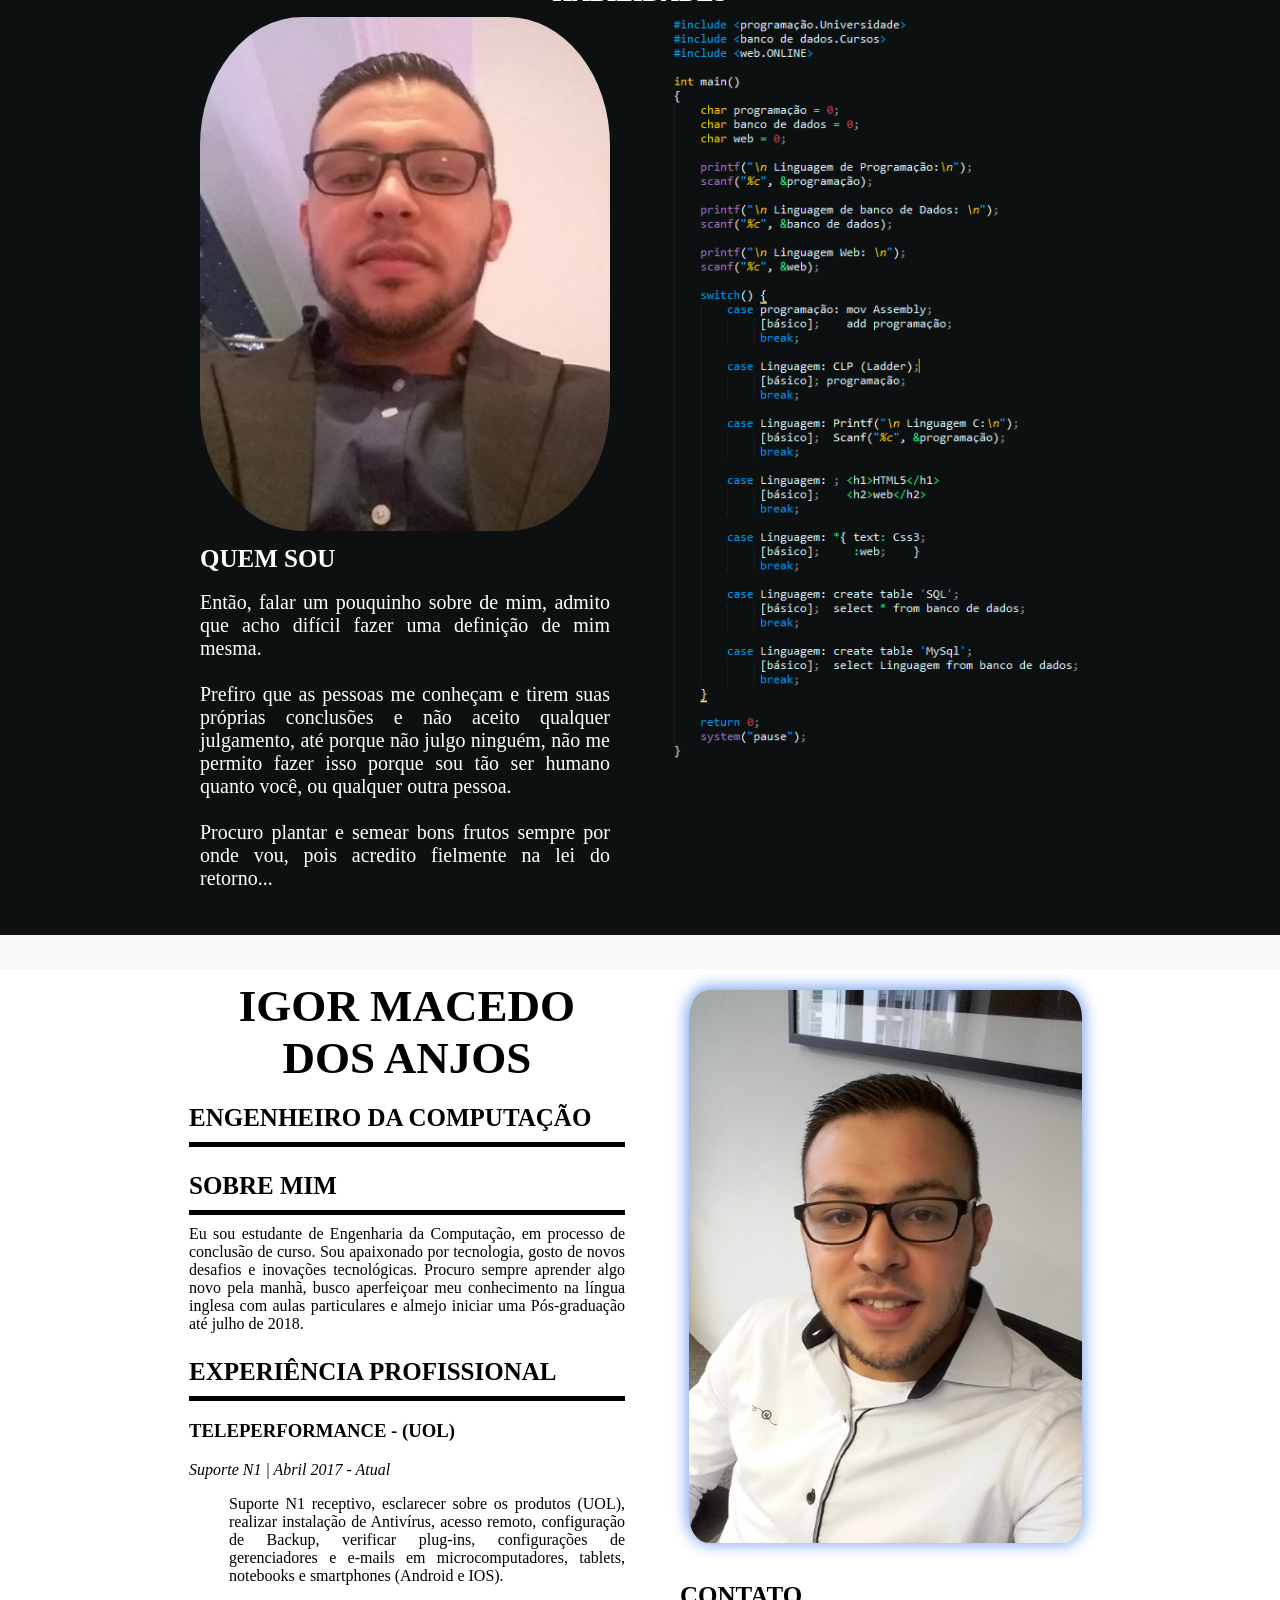
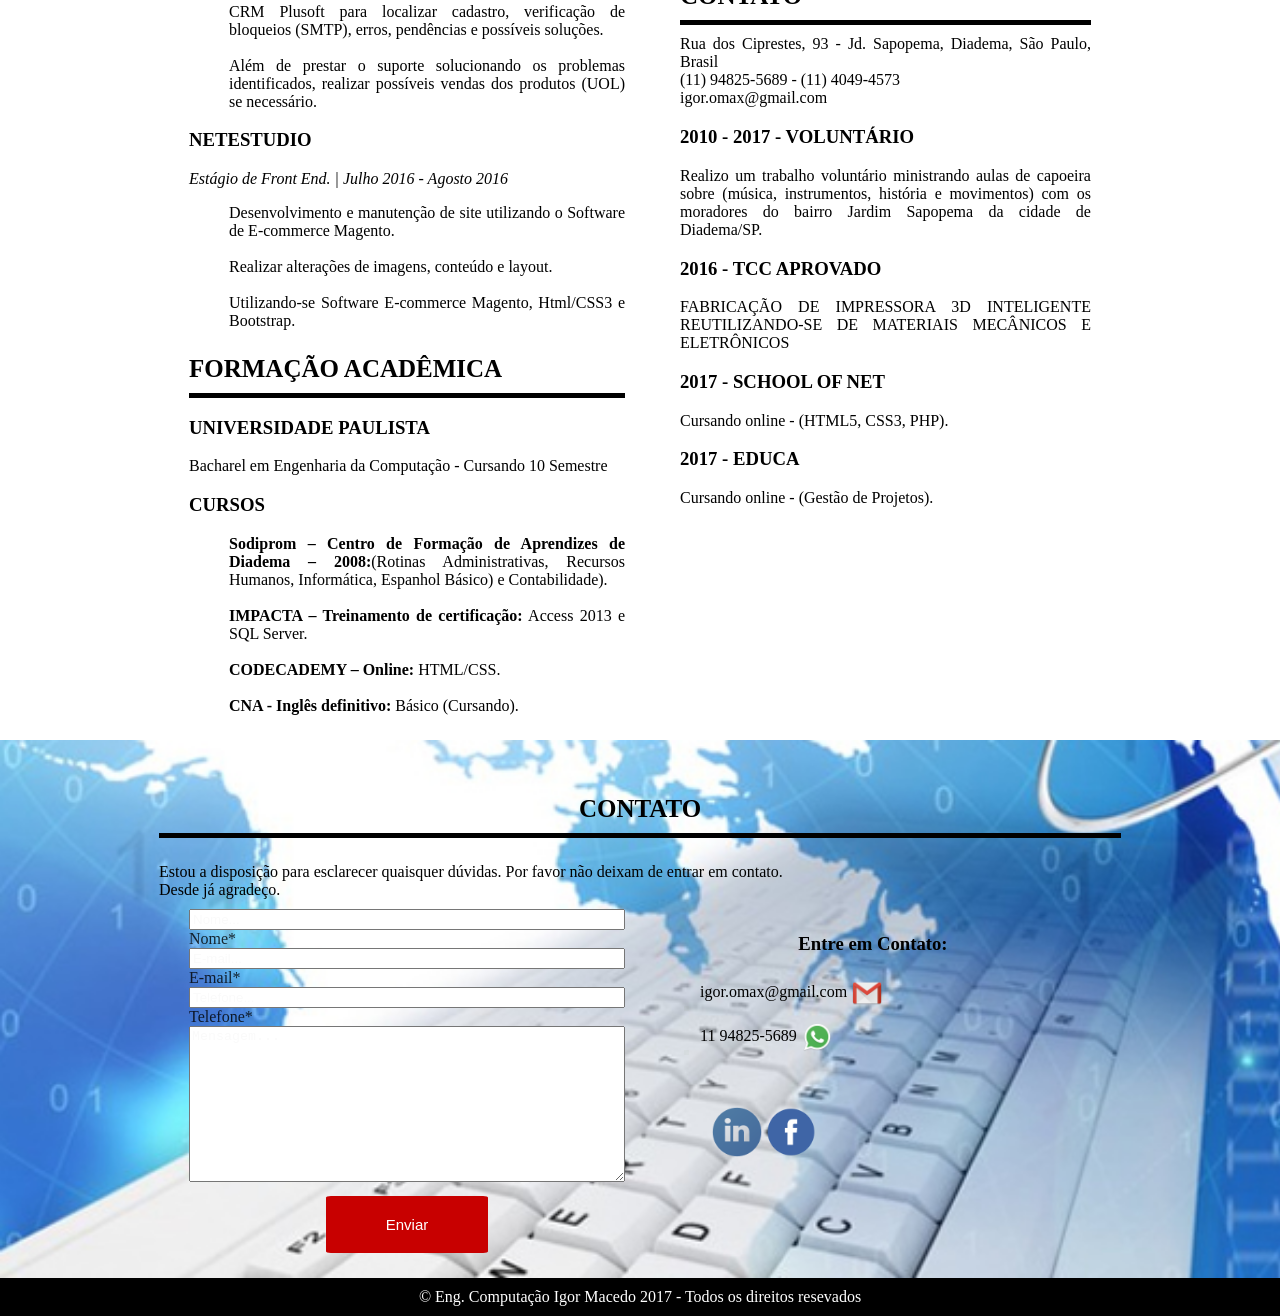
==== commit 2ee983af: "Atualizando numero de contato" ====
--- a/index.html
+++ b/index.html
@@ -182,7 +182,7 @@
 								</div>
 								<p>Rua dos Ciprestes, 93 - Jd. Sapopema, Diadema, São
 								Paulo, Brasil<br>
-								(11) 99861-1402 - (11) 95869-4720 - (11) 40494573 <br>
+								(11) 94825-5689 - (11) 4049-4573 <br>
 								igor.omax@gmail.com</p>
 							
 								<h3>2010 - 2017 - VOLUNTÁRIO</h3>
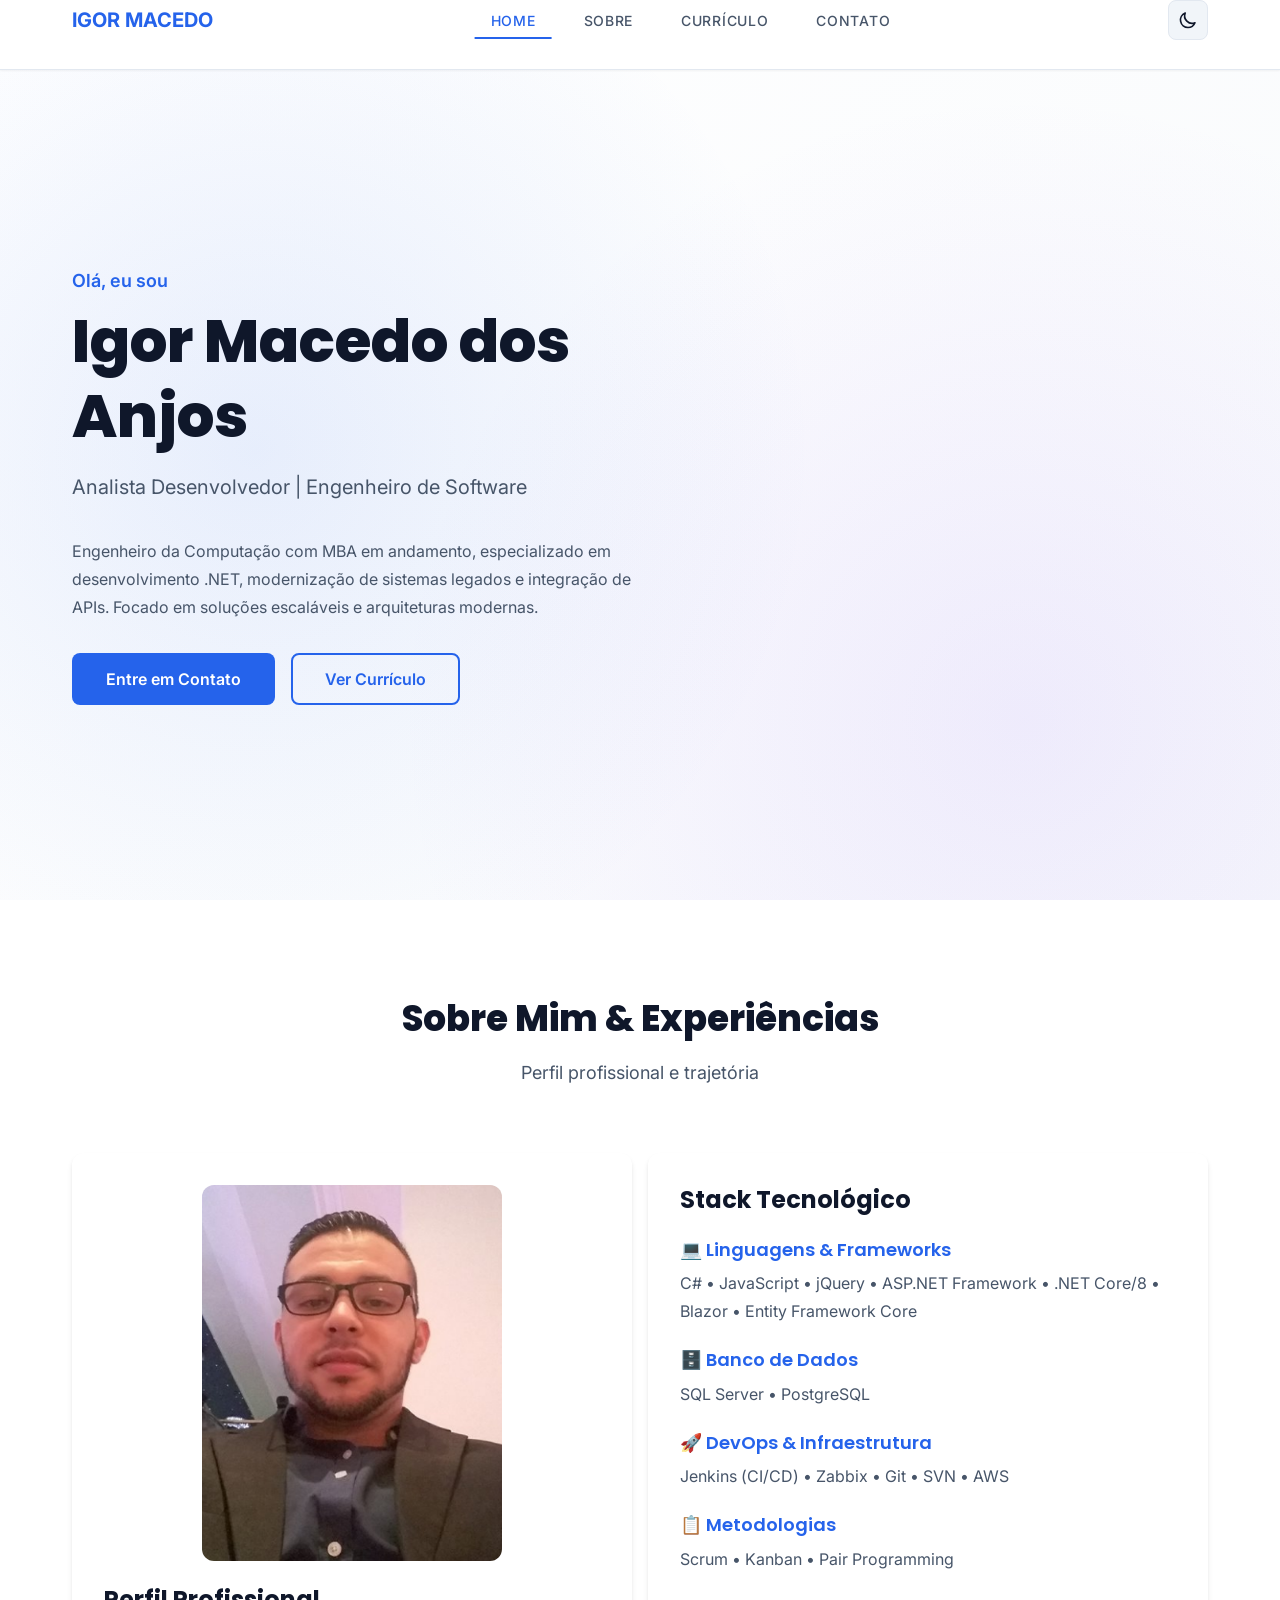
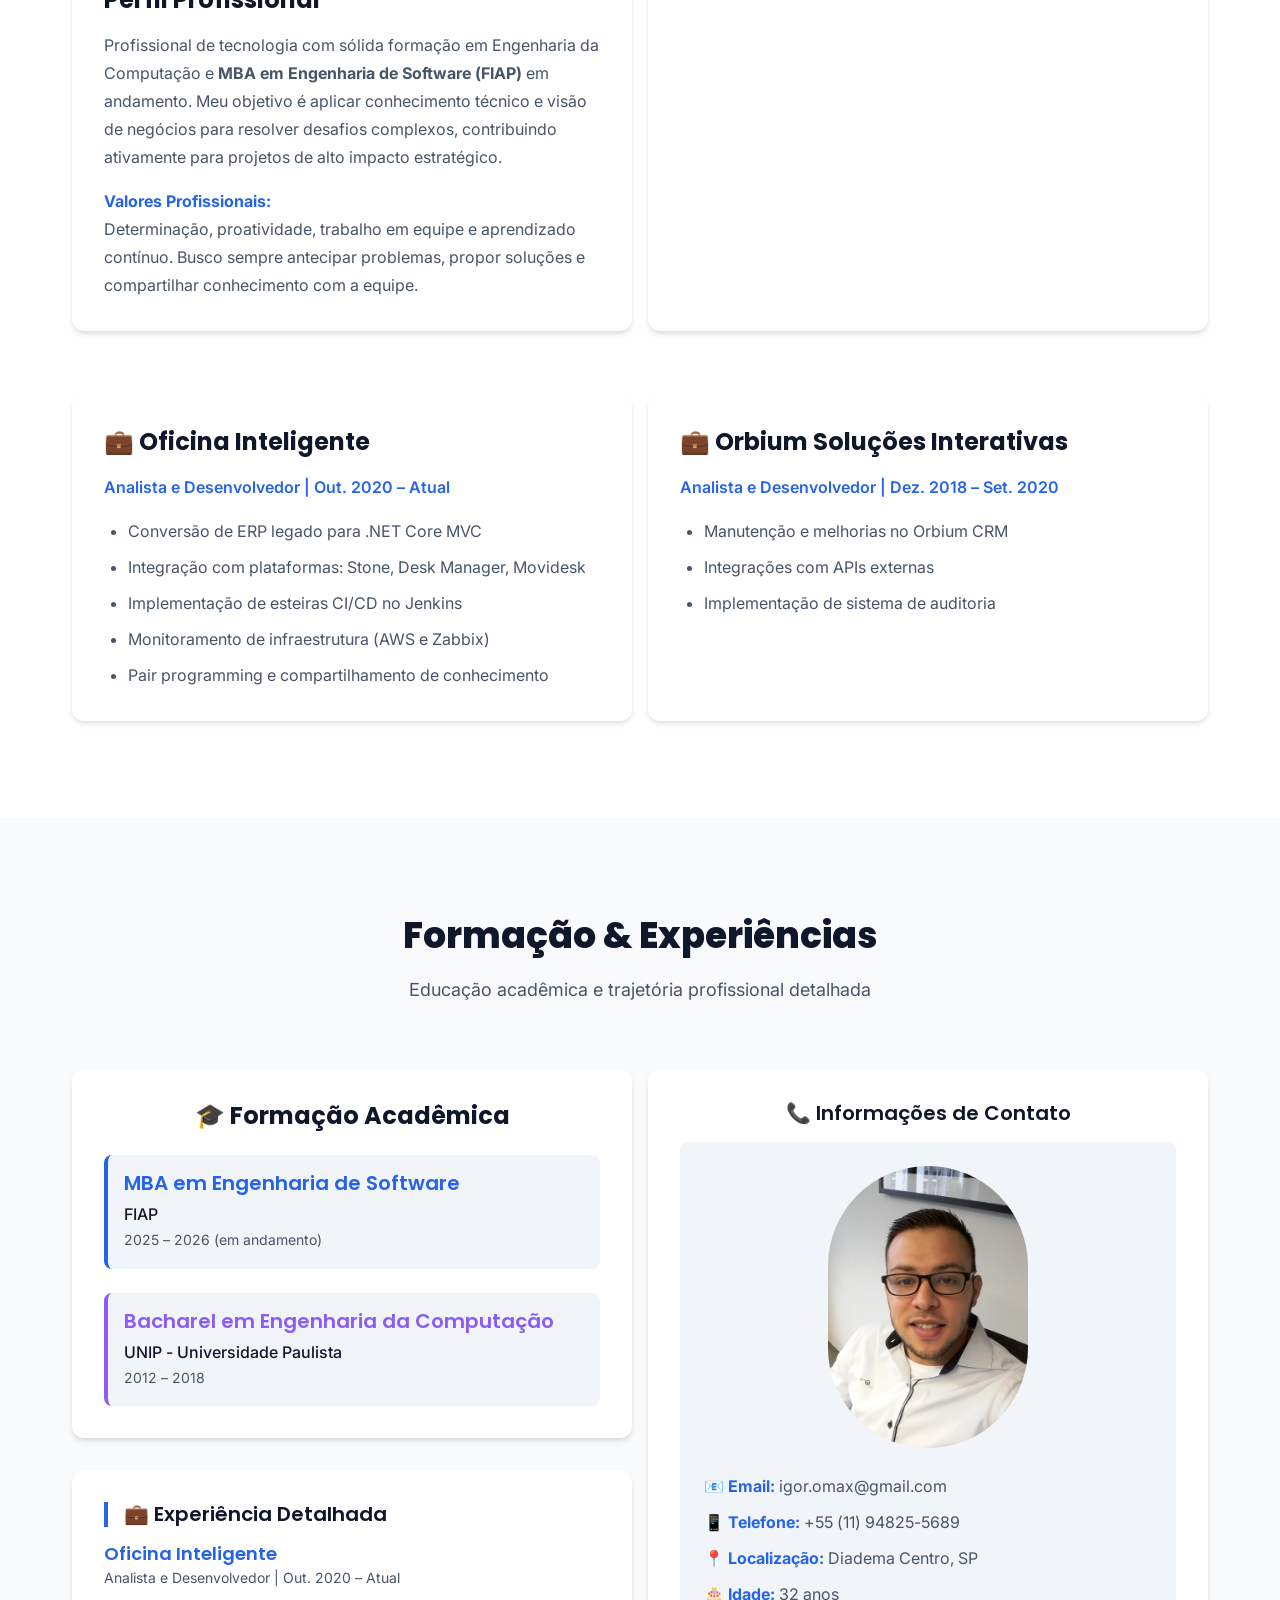
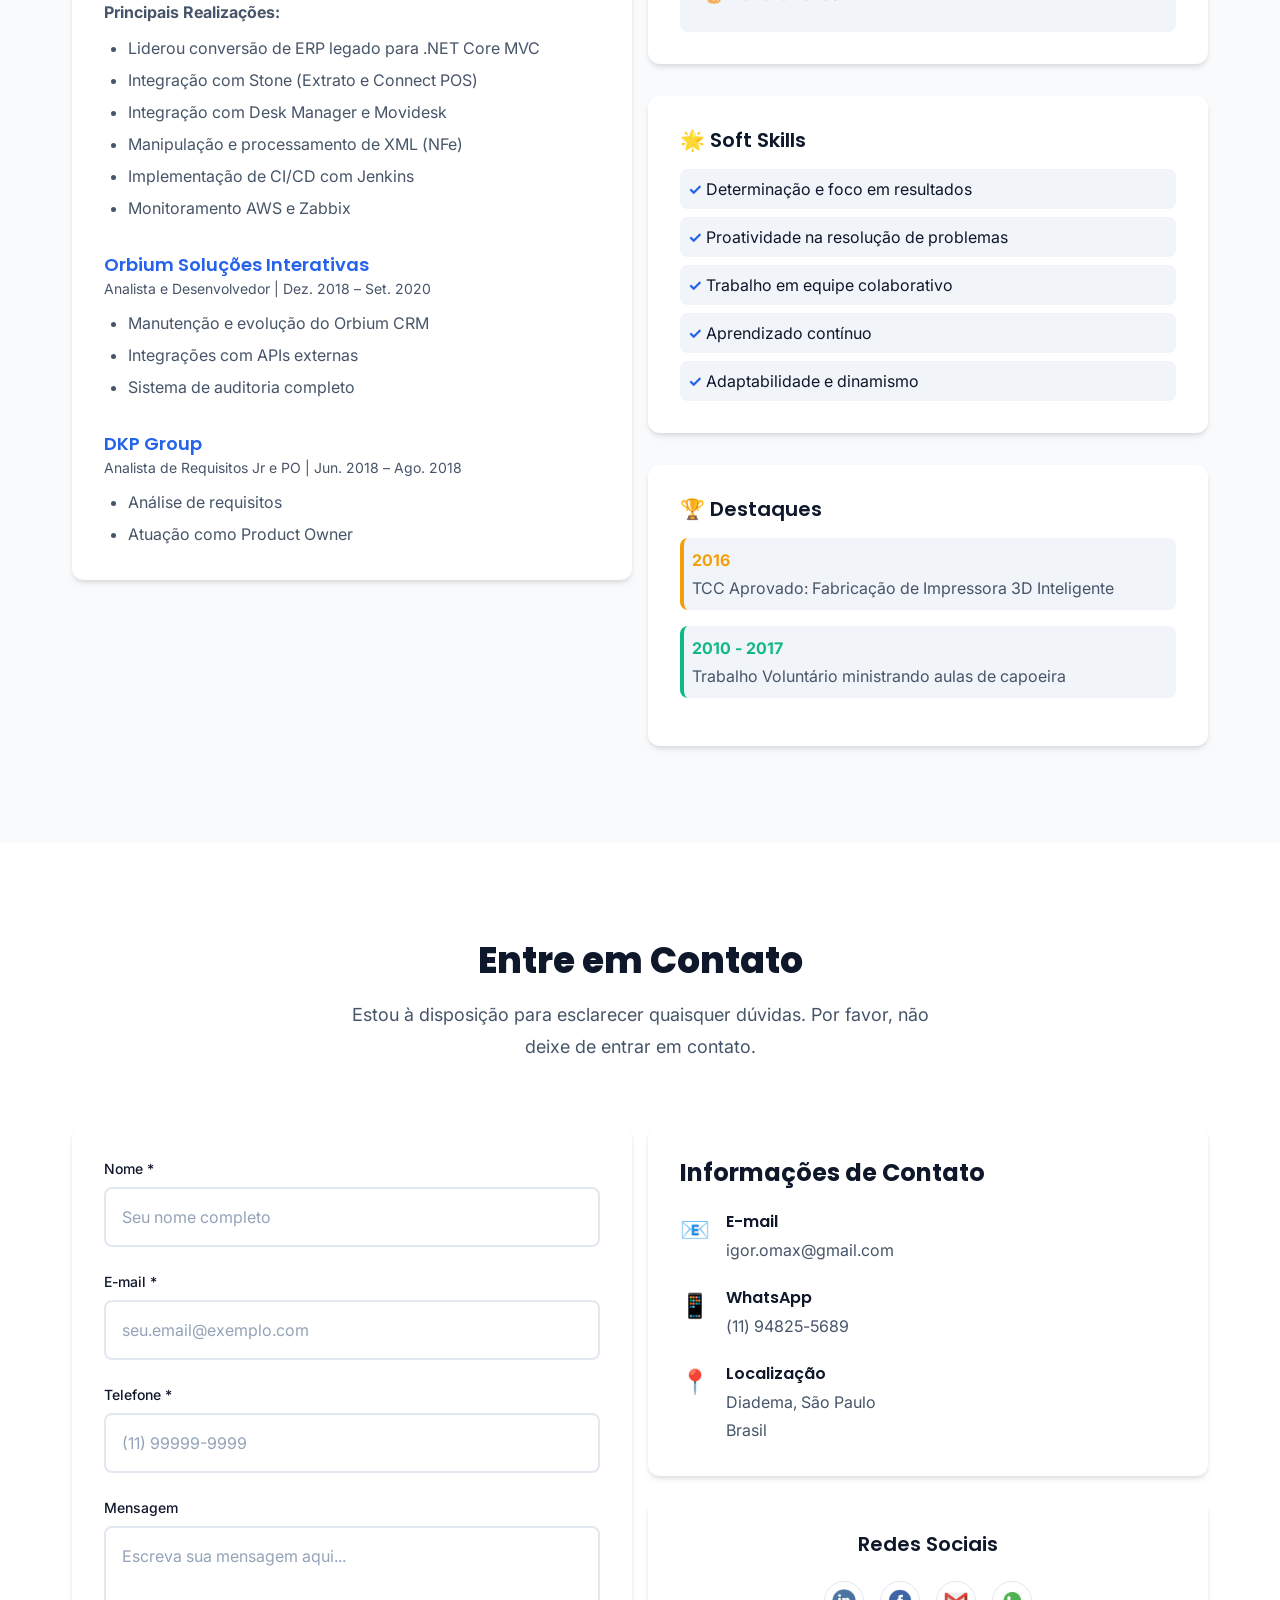
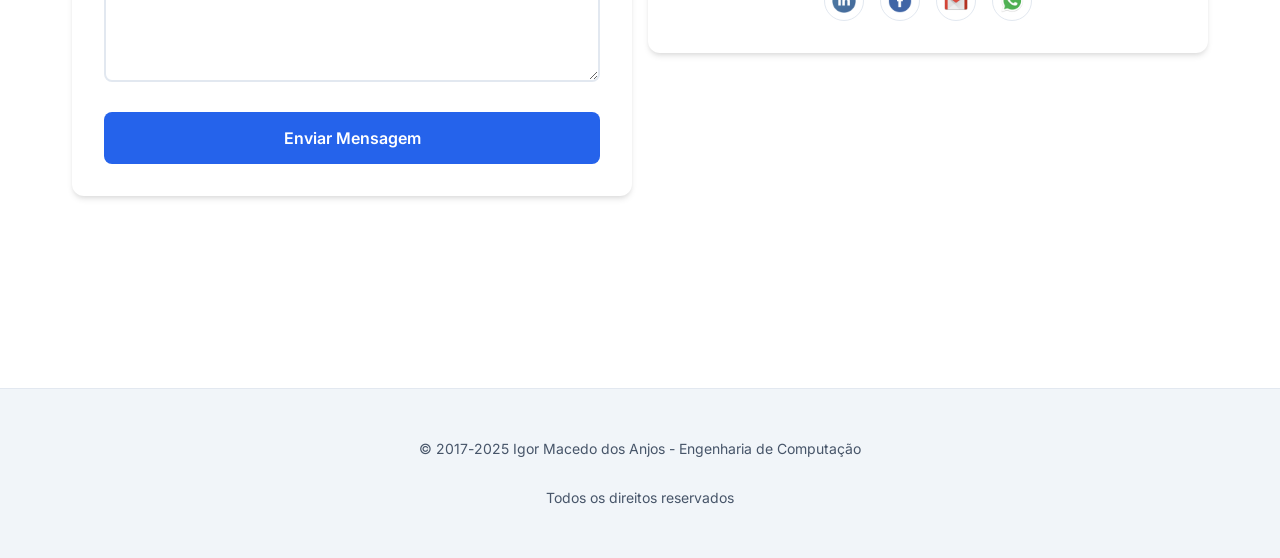
==== commit fad35b3e: "refatorando site" ====
--- a/index.html
+++ b/index.html
@@ -1,283 +1,539 @@
-<!doctype html>
-<html lang="pt-br">
-<header>
+<!DOCTYPE html>
+<html lang="pt-BR">
+<head>
+	<!-- Meta Tags -->
 	<meta charset="UTF-8">
 	<meta http-equiv="X-UA-Compatible" content="IE=edge">
-	<meta name="viewport" content="width=device-width, initial-scale=1">
-	<link href="https://fonts.googleapis.com/css?family=Open+Sans" rel="stylesheet">
-	<link href="https://fonts.googleapis.com/icon?family=Material+Icons" rel="stylesheet">
-	<link rel="stylesheet" type="text/css" href="css/page/home.css">
-	<link rel="stylesheet" href="css/grid.css">
-	<script src="index.js"></script>
-	<title>Bem Vindo | IGOR</title>
-</header>
+	<meta name="viewport" content="width=device-width, initial-scale=1.0">
+	<meta name="description" content="Portfólio de Igor Macedo - Engenheiro de Computação especializado em desenvolvimento de software e tecnologia.">
+	<meta name="keywords" content="Igor Macedo, Engenharia de Computação, Desenvolvedor, Portfólio, TCC, Impressora 3D">
+	<meta name="author" content="Igor Macedo dos Anjos">
+	<meta name="theme-color" content="#2563eb">
+	
+	<!-- Open Graph / Facebook -->
+	<meta property="og:type" content="website">
+	<meta property="og:title" content="Igor Macedo - Engenheiro de Computação">
+	<meta property="og:description" content="Portfólio profissional de Igor Macedo, estudante de Engenharia de Computação.">
+	
+	<!-- Preconnect for Performance -->
+	<link rel="preconnect" href="https://fonts.googleapis.com">
+	<link rel="preconnect" href="https://fonts.gstatic.com" crossorigin>
+	
+	<!-- Fonts -->
+	<link href="https://fonts.googleapis.com/css2?family=Inter:wght@300;400;500;600;700;800&family=Poppins:wght@600;700;800&display=swap" rel="stylesheet">
+	
+	<!-- Stylesheets - Order matters for cascade -->
+	<link rel="stylesheet" href="css/variables.css">
+	<link rel="stylesheet" href="css/modern-reset.css">
+	<link rel="stylesheet" href="css/modern-layout.css">
+	<link rel="stylesheet" href="css/modern-components.css">
+	
+	<title>Igor Macedo - Engenheiro de Computação | Portfólio</title>
+</head>
+
 <body>
-	<nav class="navbar navigation_area">
+	<!-- Navigation -->
+	<nav class="navbar" role="navigation" aria-label="Main navigation">
 		<div class="container">
-			<div class="navbar-header">
-				<div class="collapse navbar-collapse" id="navigation1">
-					<nav>
-						<ul>
-							<li><a href="#header" class="active">Home</a></li>
-							<li><a href="#tcc-intro">TCC</a></li>
-							<li><a href="#customers">Quem Sou</a></li>
-							<li><a href="#cv-2017">Currículo</a></li>
-							<li><a href="#page-contact">Contato</a></li>
-						</ul>
-					</nav>
+			<div class="nav-content">
+				<!-- Logo/Brand -->
+				<div class="nav-brand">
+					<a href="#home" aria-label="Home">
+						<strong style="font-size: var(--font-size-xl); color: var(--color-primary);">IGOR MACEDO</strong>
+					</a>
+				</div>
+
+				<!-- Navigation Menu -->
+				<ul class="nav-menu" role="menubar">
+					<li role="none">
+						<a href="#home" class="nav-link active" role="menuitem">Home</a>
+					</li>
+					<li role="none">
+						<a href="#sobre" class="nav-link" role="menuitem">Sobre</a>
+					</li>
+					<li role="none">
+						<a href="#curriculo" class="nav-link" role="menuitem">Currículo</a>
+					</li>
+					<li role="none">
+						<a href="#contato" class="nav-link" role="menuitem">Contato</a>
+					</li>
+				</ul>
+
+				<!-- Theme Toggle & Mobile Menu -->
+				<div class="flex items-center gap-md">
+					<button class="theme-toggle" aria-label="Alternar tema">
+						<svg xmlns="http://www.w3.org/2000/svg" fill="none" viewBox="0 0 24 24" stroke="currentColor">
+							<path stroke-linecap="round" stroke-linejoin="round" stroke-width="2" d="M20.354 15.354A9 9 0 018.646 3.646 9.003 9.003 0 0012 21a9.003 9.003 0 008.354-5.646z" />
+						</svg>
+					</button>
+					
+					<button class="mobile-menu-toggle" aria-label="Menu">
+						<span></span>
+						<span></span>
+						<span></span>
+					</button>
 				</div>
 			</div>
 		</div>
 	</nav>
-	<header id="header" class="page-home">
-		<div class="col col-desktop-3 col-">
-			<img src="imagem/imagem-15.png" alt="Logo">
-		</div>
-		<div class="row">
-			<div class="col col-desktop-3 title">
-				<h2>Eu sou</h2>
-				<h1>IGOR MACEDO </h1>
-				<span>Estudante de Engenharia (TI)</span>
-			</div>
-			<div class="col col-desktop-3 animation">
-			<div id="captainAm">
-			  <div class="head"></div>
-			  <div class="leftEye"></div>
-			  <div class="rightEye"></div>
-			  <div class="nose-mouth"></div>
-			  <div class="wings"></div>
-			  <div class="captain-body"></div>
-			  <div class="star"></div>
-			  <div class="belt"></div>
-			  <div class="leftArm"></div>
-			  <div class="Rightarm"></div>
-			  <div class="legs"></div>
-			  <div class="circles"></div>
-			  <div class="shieldStar"></div>
-			  <div class="shadow-ground"></div>
+
+	<!-- Hero Section -->
+	<section id="home" class="hero">
+		<div class="container">
+			<div class="grid md:grid-cols-2 gap-xl items-center">
+				<div class="hero-content animate-slide-in-left">
+					<p style="font-size: var(--font-size-lg); color: var(--color-primary); font-weight: var(--font-weight-semibold); margin-bottom: var(--space-sm);">
+						Olá, eu sou
+					</p>
+					<h1 class="hero-title">
+						Igor Macedo dos Anjos
+					</h1>
+					<p class="hero-subtitle">
+						Analista Desenvolvedor | Engenheiro de Software
+					</p>
+					<p style="color: var(--color-text-secondary); margin-bottom: var(--space-xl); line-height: var(--line-height-relaxed); max-width: 600px;">
+						Engenheiro da Computação com MBA em andamento, especializado em desenvolvimento .NET, 
+						modernização de sistemas legados e integração de APIs. Focado em soluções 
+						escaláveis e arquiteturas modernas.
+					</p>
+					<div class="flex gap-md flex-wrap">
+						<a href="#contato" class="btn btn-primary">
+							Entre em Contato
+						</a>
+						<a href="#curriculo" class="btn btn-outline">
+							Ver Currículo
+						</a>
+					</div>
+				</div>
+				
+				<div class="animate-slide-in-right" style="display: flex; justify-content: center; align-items: center; min-height: 400px;">
+					<!-- Espaço reservado para imagem ou conteúdo futuro -->
+				</div>
 			</div>
 		</div>
-		</div>
-	</header>
+	</section>
+
+	<!-- Main Content -->
 	<main>
-		<section class="section" id="tcc-intro">
+		<!-- About Section -->
+		<section id="sobre" class="section reveal">
 			<div class="container">
-				<div class="row">
-					<div class="col col-desktop-12">
-						<div class="col col-desktop-6">
-							<div class="tcc-title-center">
-								<h2>TCC - FABRICAÇÃO DE IMPRESSORA 3D INTELIGENTE REUTILIZANDO-SE DE MATERIAIS MECÂNICOS E ELETRÔNICOS</h2>	
-							</div>
-							<div class="tcc-text">
-								<p>Este trabalho trata-se de uma tecnologia criada no século XX, que tem atualmente repercutido pelo mundo, pela sua inovação, modernismo e praticidade. Cientistas e empreendedores influentes na tecnologia mundial já se utilizam deste equipamento, desenvolve constantemente por novas e futuras melhorias. A medida que se conhece a impressora 3D, mais conquistado se fica, seja amante da tecnologia ou leigo independentemente de sua idade ou classe social. <br><br>
-								A impressora 3D inteligente reutiliza-se de materiais mecânicos e eletrônicos, tornando mais acessível por ser bem mais barata que as demais concorrentes, gerando oportunidade para as pessoas de classe menos favorecidas economicamente, a aprender a usar a tecnologia ao seu favor, aguçando a curiosidade de gerar mais ideias e imaginação para o aperfeiçoamento e melhorias do equipamento.
-								Materiais que supostamente seriam descartado, muitas das vezes de forma errada e ainda com condições de uso. E pior, acarreta diretamente no meio ambiente. Empresas e ONGs se mobilizam há alguns anos para a conscientização de preservar, cuidar e manter o planeta em boas condições para o presente e o futuro.<br><br>
-								Nas ultimas décadas, avanços científicos e tecnológicos surgem com um poder de transformação e de impacto relativamente muito abrangente, faz com o que poucas pessoas fiquem por dentro dos assuntos ou dos riscos.<br><br>
-								Assim você usando e reutilizando o mesmo material ou produto mais de uma vez, ou até a quantidade de vezes permitida pelo material, não só o meio ambiente, mais também as pessoas preservaram muitas gerações futuras de vida humana e espécies animais.</p>
-							</div>
-						</div>
-						<div class="section" id="tcc-photo">
-							<div class="container">
-								<div class="row">
-									<div class="col col-desktop-6">
-										<div class="photo-1">
-											<img class="mySlides" src="imagem/tcc-1.png" title="Leandro, Igor Gabriel e Cezar.">
-										</div>
-										<div class="photo-3">
-											<img class="mySlides" src="imagem/tcc-3.png" title="Impressora 3D Reclicável.">
-										</div>
-										<div class="photo-2">
-											<img class="mySlides" src="imagem/tcc-2.png" title="Impressora Imprimindo.">
-										</div>
-										<div class="photo-4">
-											<img class="mySlides" src="imagem/tcc-4.png" title="Peça Impressa.">
-										</div>
-									</div>
-								</div>
-							</div>
-						</div>
-					</div>
-				</div>
-			</div>			
-		</section>
-		<section id="customers" class="section section-center">
-			<div class="container">
-				<div class="row">
-					<div class="col col-desktop-12">
-						<h1>Habilidades </h1>
-						<div class="col col-desktop-6">
-							<div class="col col-desktop-12 foto-quem-sou">
-								<img src="imagem/imagem-11.png" alt="">
-							</div>
-							<div class="col col-desktop-12 quem-sou-text">
-								<h2>Quem Sou</h2>
-								<br>
-								<p>Então, falar um pouquinho sobre de mim, admito que acho difícil fazer uma definição de mim mesma. <br><br> Prefiro que as pessoas me conheçam e tirem suas próprias conclusões e não aceito qualquer julgamento, até porque não julgo ninguém, não me permito fazer isso porque sou tão ser humano quanto você, ou qualquer outra pessoa.<br><br> Procuro plantar e semear bons frutos sempre por onde vou, pois acredito fielmente na lei do retorno...</p>
-							</div>
-						</div>
-						<div class="col col-desktop-6 habilidade">
-							<div class="col col-desktop-12 foto-habilidade">
-								<h2>Habilidades</h2>
-								<img src="imagem/script.png" alt="">
-							</div>
-						</div>
-					</div>
-				</div>
-			</div>		
-		</section>
-		<section class="section" id="cv-2017">
-			<div class="container">
-				<div class="row">
-					<div class="col col-desktop-12">
-						<div class="col col-desktop-6">
-							<div class="cv-title-center">
-								<h1>igor macedo dos anjos</h1>
-								<h2>Engenheiro da Computação</h2>
-							</div>
-							<div class="cv-sobremim">
-								<h2>SOBRE MIM</h2>
-								<p>Eu sou estudante de Engenharia da Computação, em processo de conclusão de curso. Sou apaixonado por tecnologia, gosto de novos desafios e inovações tecnológicas.
-								Procuro sempre aprender algo novo pela manhã, busco aperfeiçoar meu conhecimento na língua inglesa com aulas particulares e almejo iniciar uma Pós-graduação até julho de 2018.</p>
-							</div>
-							<div class="cv-experiencia">
-								<h2>EXPERIÊNCIA PROFISSIONAL</h2>
-								<h3>TELEPERFORMANCE - (UOL)</h3>
-								<p><i>Suporte N1 | Abril 2017 - Atual</i></p>
-								<ul>
-								<li>Suporte N1 receptivo, esclarecer sobre os produtos (UOL), realizar
-								instalação de Antivírus, acesso remoto, configuração de Backup, verificar
-								plug-ins, configurações de gerenciadores e e-mails em
-								microcomputadores, tablets, notebooks e smartphones (Android e IOS).</li> <br>
-								<li>CRM Plusoft para localizar cadastro, verificação de bloqueios (SMTP),
-								erros, pendências e possíveis soluções.</li> <br>
-								<li>Além de prestar o suporte solucionando os problemas identificados,
-								realizar possíveis vendas dos produtos (UOL) se necessário.</li></ul>
-								<h3>NETESTUDIO</h3>
-								<p><i>Estágio de Front End. | Julho 2016 - Agosto 2016</i></p>
-								<ul>
-								<li>Desenvolvimento e manutenção de site utilizando o Software de E-commerce Magento.</li> <br>
-								<li>Realizar alterações de imagens, conteúdo e layout.</li> <br>
-								<li>Utilizando-se Software E-commerce Magento, Html/CSS3 e Bootstrap.</li></ul>
-							</div>
-							<div class="cv-formacao">
-								<h2>FORMAÇÃO ACADÊMICA</h2>
-								<h3>Universidade Paulista</h3>
-								<p>Bacharel em Engenharia da Computação - Cursando 10 Semestre</p>
-								<h3>Cursos</h3>
-								<ul>
-									<li><b>Sodiprom – Centro de Formação de Aprendizes de Diadema – 2008:</b>(Rotinas Administrativas, Recursos Humanos, Informática, Espanhol Básico) e Contabilidade).</li><br>
-									<li><b>IMPACTA – Treinamento de certificação:</b> Access 2013 e SQL Server.</li> <br>
-									<li><b>CODECADEMY – Online:</b> HTML/CSS.</li> <br>
-									<li><b>CNA - Inglês definitivo:</b> Básico (Cursando).</li>
-								</ul>
-							</div>
-						</div>
-						<div class="col col-desktop-6">
-							<div class="photo">
-								<img src="imagem/imagem-16.png" alt="">
-							</div>
-							<div class="cv-contato">
-								<div class="contato">
-									<h2>contato</h2>
-								</div>
-								<p>Rua dos Ciprestes, 93 - Jd. Sapopema, Diadema, São
-								Paulo, Brasil<br>
-								(11) 94825-5689 - (11) 4049-4573 <br>
-								igor.omax@gmail.com</p>
-							
-								<h3>2010 - 2017 - VOLUNTÁRIO</h3>
-								<p>Realizo um trabalho voluntário ministrando aulas de
-								capoeira sobre (música, instrumentos, história e movimentos) com os moradores do bairro Jardim Sapopema da cidade de Diadema/SP.</p>
-								
-								<h3>2016 - TCC APROVADO</h3>
-								<p>FABRICAÇÃO DE IMPRESSORA 3D INTELIGENTE REUTILIZANDO-SE DE MATERIAIS MECÂNICOS E ELETRÔNICOS</p>
-								
-								<h3>2017 - SCHOOL OF NET</h3>
-								<p>Cursando online - (HTML5, CSS3, PHP).</p>
-								
-								<h3>2017 - EDUCA</h3>
-								<p>Cursando online - (Gestão de Projetos).</p>
-							</div>
-						</div>
+				<div class="section-header">
+					<h2 class="section-title">Sobre Mim & Experiências</h2>
+					<p class="section-subtitle">Perfil profissional e trajetória</p>
+				</div>
+
+				<div class="grid md:grid-cols-2 gap-xl">
+					<div class="card reveal">
+						<div style="text-align: center; margin-bottom: var(--space-lg);">
+							<img src="imagem/imagem-11.png" alt="Igor Macedo" style="max-width: 300px; margin: 0 auto; border-radius: var(--border-radius-lg);">
+						</div>
+						<h3 style="font-size: var(--font-size-2xl); margin-bottom: var(--space-md); color: var(--color-text-primary);">
+							Perfil Profissional
+						</h3>
+						<p style="color: var(--color-text-secondary); line-height: var(--line-height-relaxed); margin-bottom: var(--space-md);">
+							Profissional de tecnologia com sólida formação em Engenharia da Computação e <strong>MBA em Engenharia de Software (FIAP)</strong> em andamento. 
+							Meu objetivo é aplicar conhecimento técnico e visão de negócios para resolver desafios complexos, 
+							contribuindo ativamente para projetos de alto impacto estratégico.
+						</p>
+						<p style="color: var(--color-text-secondary); line-height: var(--line-height-relaxed);">
+							<strong style="color: var(--color-primary);">Valores Profissionais:</strong><br>
+							Determinação, proatividade, trabalho em equipe e aprendizado contínuo. Busco sempre antecipar 
+							problemas, propor soluções e compartilhar conhecimento com a equipe.
+						</p>
+					</div>
+
+					<div class="card reveal">
+						<h3 style="font-size: var(--font-size-2xl); margin-bottom: var(--space-lg); color: var(--color-text-primary);">
+							Stack Tecnológico
+						</h3>
+						
+						<div style="margin-bottom: var(--space-lg);">
+							<h4 style="font-size: var(--font-size-lg); font-weight: var(--font-weight-semibold); color: var(--color-primary); margin-bottom: var(--space-sm);">
+								💻 Linguagens & Frameworks
+							</h4>
+							<p style="color: var(--color-text-secondary); line-height: var(--line-height-relaxed);">
+								C# • JavaScript • jQuery • ASP.NET Framework • .NET Core/8 • Blazor • Entity Framework Core
+							</p>
+						</div>
+						
+						<div style="margin-bottom: var(--space-lg);">
+							<h4 style="font-size: var(--font-size-lg); font-weight: var(--font-weight-semibold); color: var(--color-primary); margin-bottom: var(--space-sm);">
+								🗄️ Banco de Dados
+							</h4>
+							<p style="color: var(--color-text-secondary); line-height: var(--line-height-relaxed);">
+								SQL Server • PostgreSQL
+							</p>
+						</div>
+						
+						<div style="margin-bottom: var(--space-lg);">
+							<h4 style="font-size: var(--font-size-lg); font-weight: var(--font-weight-semibold); color: var(--color-primary); margin-bottom: var(--space-sm);">
+								🚀 DevOps & Infraestrutura
+							</h4>
+							<p style="color: var(--color-text-secondary); line-height: var(--line-height-relaxed);">
+								Jenkins (CI/CD) • Zabbix • Git • SVN • AWS
+							</p>
+						</div>
+						
+						<div>
+							<h4 style="font-size: var(--font-size-lg); font-weight: var(--font-weight-semibold); color: var(--color-primary); margin-bottom: var(--space-sm);">
+								📋 Metodologias
+							</h4>
+							<p style="color: var(--color-text-secondary); line-height: var(--line-height-relaxed);">
+								Scrum • Kanban • Pair Programming
+							</p>
+						</div>
+					</div>
+				</div>
+
+				<!-- Professional Experience -->
+				<div class="grid md:grid-cols-2 gap-xl" style="margin-top: var(--space-3xl);">
+					<div class="card reveal">
+						<h3 style="font-size: var(--font-size-2xl); margin-bottom: var(--space-md); color: var(--color-text-primary);">
+							💼 Oficina Inteligente
+						</h3>
+						<p style="color: var(--color-primary); font-weight: var(--font-weight-semibold); margin-bottom: var(--space-md);">
+							Analista e Desenvolvedor | Out. 2020 – Atual
+						</p>
+						<ul style="color: var(--color-text-secondary); line-height: var(--line-height-relaxed); list-style: disc; margin-left: var(--space-lg);">
+							<li>Conversão de ERP legado para .NET Core MVC</li>
+							<li style="margin-top: var(--space-sm);">Integração com plataformas: Stone, Desk Manager, Movidesk</li>
+							<li style="margin-top: var(--space-sm);">Implementação de esteiras CI/CD no Jenkins</li>
+							<li style="margin-top: var(--space-sm);">Monitoramento de infraestrutura (AWS e Zabbix)</li>
+							<li style="margin-top: var(--space-sm);">Pair programming e compartilhamento de conhecimento</li>
+						</ul>
+					</div>
+
+					<div class="card reveal">
+						<h3 style="font-size: var(--font-size-2xl); margin-bottom: var(--space-md); color: var(--color-text-primary);">
+							💼 Orbium Soluções Interativas
+						</h3>
+						<p style="color: var(--color-primary); font-weight: var(--font-weight-semibold); margin-bottom: var(--space-md);">
+							Analista e Desenvolvedor | Dez. 2018 – Set. 2020
+						</p>
+						<ul style="color: var(--color-text-secondary); line-height: var(--line-height-relaxed); list-style: disc; margin-left: var(--space-lg);">
+							<li>Manutenção e melhorias no Orbium CRM</li>
+							<li style="margin-top: var(--space-sm);">Integrações com APIs externas</li>
+							<li style="margin-top: var(--space-sm);">Implementação de sistema de auditoria</li>
+						</ul>
 					</div>
 				</div>
 			</div>
 		</section>
-		<section class="section" id="page-contact">
+
+		<!-- Resume Section -->
+		<section id="curriculo" class="section reveal" style="background-color: var(--color-background-alt);">
 			<div class="container">
-				<div class="row">
-					<div class="contact">
-						<h2>Contato</h2>
-						<p>Estou a disposição para esclarecer quaisquer dúvidas. Por favor não deixam de entrar em contato. <br>
-						Desde já agradeço.</p>
-						<div class="container">
-							<!-- https://github.com/dwyl/html-form-send-email-via-google-script-without-server -->
-							<form action="https://script.google.com/macros/s/AKfycbxCyNDuB8cO8rA2ayRNO7b13iuhtLewq_qmkWVXf5jobP0WJI7O/exec" class="row" method="post">
-								<div class="col col-desktop-6 a">
-									<div id="altura-nome">
-										<div class="form-group">
-											<div class="imput-control">
-												<input id="nome" name="nome" type="text" required placeholder="Nome...">
-												<label for="nome">Nome*</label>
-											</div>
-										</div>
-									<div class="form-group">
-										<div class="imput-control">
-												<input id="email" name="email" type="email" required placeholder="E-mail...">
-												<label for="email">E-mail*</label>
-											</div>
+				<div class="section-header">
+					<h2 class="section-title">Formação & Experiências</h2>
+					<p class="section-subtitle">Educação acadêmica e trajetória profissional detalhada</p>
+				</div>
+
+				<div class="grid md:grid-cols-2 gap-xl">
+					<!-- Left Column - Education and Main Experience -->
+					<div>
+						<div class="card reveal" style="margin-bottom: var(--space-xl);">
+							<h3 style="font-size: var(--font-size-2xl); font-weight: var(--font-weight-bold); color: var(--color-text-primary); margin-bottom: var(--space-lg); text-align: center;">
+								🎓 Formação Acadêmica
+							</h3>
+
+							<div style="margin-bottom: var(--space-lg); padding: var(--space-md); background-color: var(--color-surface-elevated); border-radius: var(--border-radius-md); border-left: 4px solid var(--color-primary);">
+								<h4 style="font-size: var(--font-size-xl); font-weight: var(--font-weight-semibold); color: var(--color-primary);">
+									MBA em Engenharia de Software
+								</h4>
+								<p style="color: var(--color-text-primary); font-weight: var(--font-weight-medium); margin-top: var(--space-xs);">
+									FIAP
+								</p>
+								<p style="color: var(--color-text-secondary); font-size: var(--font-size-sm);">
+									2025 – 2026 (em andamento)
+								</p>
+							</div>
+							
+							<div style="padding: var(--space-md); background-color: var(--color-surface-elevated); border-radius: var(--border-radius-md); border-left: 4px solid var(--color-secondary);">
+								<h4 style="font-size: var(--font-size-xl); font-weight: var(--font-weight-semibold); color: var(--color-secondary);">
+									Bacharel em Engenharia da Computação
+								</h4>
+								<p style="color: var(--color-text-primary); font-weight: var(--font-weight-medium); margin-top: var(--space-xs);">
+									UNIP - Universidade Paulista
+								</p>
+								<p style="color: var(--color-text-secondary); font-size: var(--font-size-sm);">
+									2012 – 2018
+								</p>
+							</div>
+						</div>
+
+						<div class="card reveal">
+							<h4 style="font-size: var(--font-size-xl); font-weight: var(--font-weight-semibold); color: var(--color-text-primary); margin-bottom: var(--space-md); border-left: 4px solid var(--color-primary); padding-left: var(--space-md);">
+								💼 Experiência Detalhada
+							</h4>
+							
+							<div style="margin-bottom: var(--space-xl);">
+								<h5 style="font-size: var(--font-size-lg); font-weight: var(--font-weight-semibold); color: var(--color-primary);">
+									Oficina Inteligente
+								</h5>
+								<p style="font-size: var(--font-size-sm); color: var(--color-text-secondary); margin-bottom: var(--space-sm);">
+									Analista e Desenvolvedor | Out. 2020 – Atual
+								</p>
+								<p style="color: var(--color-text-secondary); line-height: var(--line-height-relaxed); margin-bottom: var(--space-sm);">
+									<strong>Principais Realizações:</strong>
+								</p>
+								<ul style="color: var(--color-text-secondary); line-height: var(--line-height-relaxed); margin-left: var(--space-lg); list-style: disc;">
+									<li>Liderou conversão de ERP legado para .NET Core MVC</li>
+									<li style="margin-top: var(--space-xs);">Integração com Stone (Extrato e Connect POS)</li>
+									<li style="margin-top: var(--space-xs);">Integração com Desk Manager e Movidesk</li>
+									<li style="margin-top: var(--space-xs);">Manipulação e processamento de XML (NFe)</li>
+									<li style="margin-top: var(--space-xs);">Implementação de CI/CD com Jenkins</li>
+									<li style="margin-top: var(--space-xs);">Monitoramento AWS e Zabbix</li>
+								</ul>
+							</div>
+
+							<div style="margin-bottom: var(--space-xl);">
+								<h5 style="font-size: var(--font-size-lg); font-weight: var(--font-weight-semibold); color: var(--color-primary);">
+									Orbium Soluções Interativas
+								</h5>
+								<p style="font-size: var(--font-size-sm); color: var(--color-text-secondary); margin-bottom: var(--space-sm);">
+									Analista e Desenvolvedor | Dez. 2018 – Set. 2020
+								</p>
+								<ul style="color: var(--color-text-secondary); line-height: var(--line-height-relaxed); margin-left: var(--space-lg); list-style: disc;">
+									<li>Manutenção e evolução do Orbium CRM</li>
+									<li style="margin-top: var(--space-xs);">Integrações com APIs externas</li>
+									<li style="margin-top: var(--space-xs);">Sistema de auditoria completo</li>
+								</ul>
+							</div>
+
+							<div>
+								<h5 style="font-size: var(--font-size-lg); font-weight: var(--font-weight-semibold); color: var(--color-primary);">
+									DKP Group
+								</h5>
+								<p style="font-size: var(--font-size-sm); color: var(--color-text-secondary); margin-bottom: var(--space-sm);">
+									Analista de Requisitos Jr e PO | Jun. 2018 – Ago. 2018
+								</p>
+								<ul style="color: var(--color-text-secondary); line-height: var(--line-height-relaxed); margin-left: var(--space-lg); list-style: disc;">
+									<li>Análise de requisitos</li>
+									<li style="margin-top: var(--space-xs);">Atuação como Product Owner</li>
+								</ul>
+							</div>
+						</div>
+					</div>
+
+					<!-- Right Column - Contact and Additional Info -->
+					<div>
+						<div class="card reveal" style="margin-bottom: var(--space-xl);">
+							<h4 style="font-size: var(--font-size-xl); font-weight: var(--font-weight-semibold); color: var(--color-text-primary); margin-bottom: var(--space-md); text-align: center;">
+								📞 Informações de Contato
+							</h4>
+							<div style="padding: var(--space-lg); background-color: var(--color-surface-elevated); border-radius: var(--border-radius-md); text-align: center;">
+								<img src="imagem/imagem-16.png" alt="Igor Macedo" style="max-width: 200px; margin: 0 auto var(--space-lg); border-radius: var(--border-radius-full);">
+								
+								<div style="text-align: left; color: var(--color-text-secondary); line-height: var(--line-height-relaxed);">
+									<p style="margin-bottom: var(--space-sm);"><strong style="color: var(--color-primary);">📧 Email:</strong> igor.omax@gmail.com</p>
+									<p style="margin-bottom: var(--space-sm);"><strong style="color: var(--color-primary);">📱 Telefone:</strong> +55 (11) 94825-5689</p>
+									<p style="margin-bottom: var(--space-sm);"><strong style="color: var(--color-primary);">📍 Localização:</strong> Diadema Centro, SP</p>
+									<p><strong style="color: var(--color-primary);">🎂 Idade:</strong> 32 anos</p>
+								</div>
+							</div>
+						</div>
+
+						<div class="card reveal" style="margin-bottom: var(--space-xl);">
+							<h4 style="font-size: var(--font-size-xl); font-weight: var(--font-weight-semibold); color: var(--color-text-primary); margin-bottom: var(--space-md);">
+								🌟 Soft Skills
+							</h4>
+							<div style="display: grid; gap: var(--space-sm);">
+								<div style="padding: var(--space-sm); background-color: var(--color-surface-elevated); border-radius: var(--border-radius-md);">
+									<strong style="color: var(--color-primary);">✓</strong> Determinação e foco em resultados
+								</div>
+								<div style="padding: var(--space-sm); background-color: var(--color-surface-elevated); border-radius: var(--border-radius-md);">
+									<strong style="color: var(--color-primary);">✓</strong> Proatividade na resolução de problemas
+								</div>
+								<div style="padding: var(--space-sm); background-color: var(--color-surface-elevated); border-radius: var(--border-radius-md);">
+									<strong style="color: var(--color-primary);">✓</strong> Trabalho em equipe colaborativo
+								</div>
+								<div style="padding: var(--space-sm); background-color: var(--color-surface-elevated); border-radius: var(--border-radius-md);">
+									<strong style="color: var(--color-primary);">✓</strong> Aprendizado contínuo
+								</div>
+								<div style="padding: var(--space-sm); background-color: var(--color-surface-elevated); border-radius: var(--border-radius-md);">
+									<strong style="color: var(--color-primary);">✓</strong> Adaptabilidade e dinamismo
+								</div>
+							</div>
+						</div>
+
+						<div class="card reveal">
+							<h4 style="font-size: var(--font-size-xl); font-weight: var(--font-weight-semibold); color: var(--color-text-primary); margin-bottom: var(--space-md);">
+								🏆 Destaques
+							</h4>
+							<div style="color: var(--color-text-secondary); line-height: var(--line-height-relaxed);">
+								<p style="margin-bottom: var(--space-md); padding: var(--space-sm); background-color: var(--color-surface-elevated); border-radius: var(--border-radius-md); border-left: 4px solid var(--color-accent);">
+									<strong style="color: var(--color-accent);">2016</strong><br>
+									TCC Aprovado: Fabricação de Impressora 3D Inteligente
+								</p>
+								<p style="margin-bottom: var(--space-md); padding: var(--space-sm); background-color: var(--color-surface-elevated); border-radius: var(--border-radius-md); border-left: 4px solid var(--color-success);">
+									<strong style="color: var(--color-success);">2010 - 2017</strong><br>
+									Trabalho Voluntário ministrando aulas de capoeira
+								</p>
+							</div>
+						</div>
+					</div>
+				</div>
+			</div>
+		</section>
+
+		<!-- Contact Section -->
+		<section id="contato" class="section reveal">
+			<div class="container">
+				<div class="section-header">
+					<h2 class="section-title">Entre em Contato</h2>
+					<p class="section-subtitle">
+						Estou à disposição para esclarecer quaisquer dúvidas. Por favor, não deixe de entrar em contato.
+					</p>
+				</div>
+
+				<div class="grid md:grid-cols-2 gap-xl">
+					<!-- Contact Form -->
+					<div class="card reveal">
+						<form id="contact-form" action="https://script.google.com/macros/s/AKfycbxCyNDuB8cO8rA2ayRNO7b13iuhtLewq_qmkWVXf5jobP0WJI7O/exec" method="post">
+							<div class="form-group">
+								<label for="nome" class="form-label">Nome *</label>
+								<input 
+									type="text" 
+									id="nome" 
+									name="nome" 
+									class="form-input" 
+									placeholder="Seu nome completo"
+									required
+									aria-required="true"
+								>
+							</div>
+
+							<div class="form-group">
+								<label for="email" class="form-label">E-mail *</label>
+								<input 
+									type="email" 
+									id="email" 
+									name="email" 
+									class="form-input" 
+									placeholder="seu.email@exemplo.com"
+									required
+									aria-required="true"
+								>
+							</div>
+
+							<div class="form-group">
+								<label for="telefone" class="form-label">Telefone *</label>
+								<input 
+									type="tel" 
+									id="telefone" 
+									name="telefone" 
+									class="form-input" 
+									placeholder="(11) 99999-9999"
+									required
+									aria-required="true"
+								>
+							</div>
+
+							<div class="form-group">
+								<label for="mensagem" class="form-label">Mensagem</label>
+								<textarea 
+									id="mensagem" 
+									name="mensagem" 
+									class="form-textarea" 
+									placeholder="Escreva sua mensagem aqui..."
+									rows="5"
+								></textarea>
+							</div>
+
+							<button type="submit" class="btn btn-primary w-full">
+								Enviar Mensagem
+							</button>
+						</form>
+					</div>
+
+					<!-- Contact Info -->
+					<div>
+						<div class="card reveal" style="margin-bottom: var(--space-lg);">
+							<h3 style="font-size: var(--font-size-2xl); font-weight: var(--font-weight-bold); color: var(--color-text-primary); margin-bottom: var(--space-lg);">
+								Informações de Contato
+							</h3>
+							
+							<div style="display: flex; flex-direction: column; gap: var(--space-lg);">
+								<div style="display: flex; align-items: start; gap: var(--space-md);">
+									<span style="font-size: var(--font-size-2xl);">📧</span>
+									<div>
+										<h4 style="font-weight: var(--font-weight-semibold); color: var(--color-text-primary); margin-bottom: var(--space-xs);">
+											E-mail
+										</h4>
+										<p style="color: var(--color-text-secondary);">
+											igor.omax@gmail.com
+										</p>
 									</div>
-									<div class="form-group">
-										<div class="imput-control">
-											<input id="telefone" name="telefone" type="number" required placeholder="Telefone...">
-											<label for="telefone">Telefone*</label>
-										</div>
+								</div>
+
+								<div style="display: flex; align-items: start; gap: var(--space-md);">
+									<span style="font-size: var(--font-size-2xl);">📱</span>
+									<div>
+										<h4 style="font-weight: var(--font-weight-semibold); color: var(--color-text-primary); margin-bottom: var(--space-xs);">
+											WhatsApp
+										</h4>
+										<p style="color: var(--color-text-secondary);">
+											(11) 94825-5689
+										</p>
 									</div>
-									<div id="altura-msg">	
-										<div class="form-group">
-											<textarea id="mensagem" name="mensagem" id="" cols=
-											"30" rows="10" placeholder="Mensagem..."></textarea>
-										</div>
+								</div>
+
+								<div style="display: flex; align-items: start; gap: var(--space-md);">
+									<span style="font-size: var(--font-size-2xl);">📍</span>
+									<div>
+										<h4 style="font-weight: var(--font-weight-semibold); color: var(--color-text-primary); margin-bottom: var(--space-xs);">
+											Localização
+										</h4>
+										<p style="color: var(--color-text-secondary);">
+											Diadema, São Paulo<br>
+											Brasil
+										</p>
 									</div>
-									</div>
-										<input type="submit" value="Enviar" class="btn-orange">
-									</div>
-								<div class="col col-desktop-6 b">
-									<div class="col col-dm-3 contact">
-										<h3>Entre em Contato:</h3>
-										<nav>
-											<ul class="footer-cont">
-												<li>
-													<p>igor.omax@gmail.com</p>
-													<img src="imagem/social/social-gmail.png" title="E-mail">
-												</li>
-												<li>
-													<p>11 94825-5689</p>
-													<img src="imagem/social/social-whats.png" title="WhatsApp">
-												</li>
-											</ul>
-										</nav>
-									</div>
-									<div class="col col-dm-3 social">
-										<a href="https://www.linkedin.com/in/igor-macedo-4a60b779/" target="blank">
-											<img src="imagem/social/social-linkedin.png">
-										</a>
-										<a href="https://www.facebook.com/igor.omax" target="blank">
-											<img src="imagem/social/social-face.png">
-										</a>
-									</div>
-								</div>
-							</form>
+								</div>
+							</div>
+						</div>
+
+						<div class="card reveal" style="text-align: center;">
+							<h3 style="font-size: var(--font-size-xl); font-weight: var(--font-weight-semibold); color: var(--color-text-primary); margin-bottom: var(--space-lg);">
+								Redes Sociais
+							</h3>
+							<div class="social-links" style="justify-content: center;">
+								<a href="https://www.linkedin.com/in/igor-macedo-4a60b779/" target="_blank" rel="noopener noreferrer" class="social-link" aria-label="LinkedIn">
+									<img src="imagem/social/social-linkedin.png" alt="LinkedIn" style="width: 24px; height: 24px;">
+								</a>
+								<a href="https://www.facebook.com/igor.omax" target="_blank" rel="noopener noreferrer" class="social-link" aria-label="Facebook">
+									<img src="imagem/social/social-face.png" alt="Facebook" style="width: 24px; height: 24px;">
+								</a>
+								<a href="mailto:igor.omax@gmail.com" class="social-link" aria-label="Email">
+									<img src="imagem/social/social-gmail.png" alt="Gmail" style="width: 24px; height: 24px;">
+								</a>
+								<a href="https://wa.me/5511948255689" target="_blank" rel="noopener noreferrer" class="social-link" aria-label="WhatsApp">
+									<img src="imagem/social/social-whats.png" alt="WhatsApp" style="width: 24px; height: 24px;">
+								</a>
+							</div>
 						</div>
 					</div>
 				</div>
 			</div>
-		</section>	
+		</section>
 	</main>
-	<footer id="footer">
-		<div class="container-copyright">
-			<p>&copy Eng. Computação Igor Macedo 2017 - Todos os direitos resevados</p>
+
+	<!-- Footer -->
+	<footer class="footer">
+		<div class="container">
+			<div class="footer-content">
+				<p class="footer-text">
+					&copy; 2017-2025 Igor Macedo dos Anjos - Engenharia de Computação
+				</p>
+				<p class="footer-text">
+					Todos os direitos reservados
+				</p>
+			</div>
 		</div>
 	</footer>
+
+	<!-- JavaScript -->
+	<script src="js/app.js" defer></script>
 </body>
 </html>
--- a/css/variables.css
+++ b/css/variables.css
@@ -0,0 +1,195 @@
+/* ============================================
+   CSS VARIABLES - THEME SYSTEM
+   ============================================ */
+
+:root {
+    /* === COLOR PALETTE === */
+    
+    /* Primary Colors */
+    --color-primary: #2563eb;
+    --color-primary-light: #3b82f6;
+    --color-primary-dark: #1e40af;
+    
+    /* Secondary Colors */
+    --color-secondary: #8b5cf6;
+    --color-secondary-light: #a78bfa;
+    --color-secondary-dark: #7c3aed;
+    
+    /* Accent Colors */
+    --color-accent: #f59e0b;
+    --color-accent-light: #fbbf24;
+    --color-accent-dark: #d97706;
+    
+    /* Neutral Colors - Light Theme */
+    --color-background: #ffffff;
+    --color-background-alt: #f8fafc;
+    --color-surface: #ffffff;
+    --color-surface-elevated: #f1f5f9;
+    
+    /* Text Colors - Light Theme */
+    --color-text-primary: #0f172a;
+    --color-text-secondary: #475569;
+    --color-text-tertiary: #94a3b8;
+    --color-text-inverse: #ffffff;
+    
+    /* Border Colors */
+    --color-border: #e2e8f0;
+    --color-border-light: #f1f5f9;
+    --color-border-dark: #cbd5e1;
+    
+    /* Status Colors */
+    --color-success: #10b981;
+    --color-warning: #f59e0b;
+    --color-error: #ef4444;
+    --color-info: #3b82f6;
+    
+    /* Overlay */
+    --color-overlay: rgba(15, 23, 42, 0.7);
+    --color-overlay-light: rgba(15, 23, 42, 0.4);
+    
+    /* === SPACING === */
+    --space-xs: 0.25rem;    /* 4px */
+    --space-sm: 0.5rem;     /* 8px */
+    --space-md: 1rem;       /* 16px */
+    --space-lg: 1.5rem;     /* 24px */
+    --space-xl: 2rem;       /* 32px */
+    --space-2xl: 3rem;      /* 48px */
+    --space-3xl: 4rem;      /* 64px */
+    --space-4xl: 6rem;      /* 96px */
+    
+    /* === TYPOGRAPHY === */
+    --font-family-base: 'Inter', 'Segoe UI', -apple-system, BlinkMacSystemFont, sans-serif;
+    --font-family-heading: 'Poppins', 'Inter', sans-serif;
+    --font-family-mono: 'Fira Code', 'Consolas', monospace;
+    
+    /* Font Sizes */
+    --font-size-xs: 0.75rem;      /* 12px */
+    --font-size-sm: 0.875rem;     /* 14px */
+    --font-size-base: 1rem;       /* 16px */
+    --font-size-lg: 1.125rem;     /* 18px */
+    --font-size-xl: 1.25rem;      /* 20px */
+    --font-size-2xl: 1.5rem;      /* 24px */
+    --font-size-3xl: 1.875rem;    /* 30px */
+    --font-size-4xl: 2.25rem;     /* 36px */
+    --font-size-5xl: 3rem;        /* 48px */
+    --font-size-6xl: 3.75rem;     /* 60px */
+    
+    /* Font Weights */
+    --font-weight-light: 300;
+    --font-weight-normal: 400;
+    --font-weight-medium: 500;
+    --font-weight-semibold: 600;
+    --font-weight-bold: 700;
+    --font-weight-extrabold: 800;
+    
+    /* Line Heights */
+    --line-height-tight: 1.25;
+    --line-height-normal: 1.5;
+    --line-height-relaxed: 1.75;
+    --line-height-loose: 2;
+    
+    /* === BORDERS === */
+    --border-radius-sm: 0.25rem;    /* 4px */
+    --border-radius-md: 0.5rem;     /* 8px */
+    --border-radius-lg: 0.75rem;    /* 12px */
+    --border-radius-xl: 1rem;       /* 16px */
+    --border-radius-2xl: 1.5rem;    /* 24px */
+    --border-radius-full: 9999px;
+    
+    --border-width-thin: 1px;
+    --border-width-medium: 2px;
+    --border-width-thick: 4px;
+    
+    /* === SHADOWS === */
+    --shadow-sm: 0 1px 2px 0 rgba(0, 0, 0, 0.05);
+    --shadow-md: 0 4px 6px -1px rgba(0, 0, 0, 0.1), 0 2px 4px -1px rgba(0, 0, 0, 0.06);
+    --shadow-lg: 0 10px 15px -3px rgba(0, 0, 0, 0.1), 0 4px 6px -2px rgba(0, 0, 0, 0.05);
+    --shadow-xl: 0 20px 25px -5px rgba(0, 0, 0, 0.1), 0 10px 10px -5px rgba(0, 0, 0, 0.04);
+    --shadow-2xl: 0 25px 50px -12px rgba(0, 0, 0, 0.25);
+    
+    /* === TRANSITIONS === */
+    --transition-fast: 150ms ease;
+    --transition-base: 250ms ease;
+    --transition-slow: 350ms ease;
+    --transition-slower: 500ms ease;
+    
+    /* === Z-INDEX === */
+    --z-index-dropdown: 1000;
+    --z-index-sticky: 1020;
+    --z-index-fixed: 1030;
+    --z-index-modal-backdrop: 1040;
+    --z-index-modal: 1050;
+    --z-index-popover: 1060;
+    --z-index-tooltip: 1070;
+    
+    /* === BREAKPOINTS === */
+    --breakpoint-sm: 640px;
+    --breakpoint-md: 768px;
+    --breakpoint-lg: 1024px;
+    --breakpoint-xl: 1280px;
+    --breakpoint-2xl: 1536px;
+    
+    /* === LAYOUT === */
+    --container-max-width: 1200px;
+    --header-height: 70px;
+    --footer-height: 80px;
+    
+    /* === ANIMATIONS === */
+    --animation-duration: 0.3s;
+    --animation-timing: cubic-bezier(0.4, 0, 0.2, 1);
+}
+
+/* ============================================
+   DARK THEME
+   ============================================ */
+
+[data-theme="dark"] {
+    /* Background Colors */
+    --color-background: #0f172a;
+    --color-background-alt: #1e293b;
+    --color-surface: #1e293b;
+    --color-surface-elevated: #334155;
+    
+    /* Text Colors */
+    --color-text-primary: #f1f5f9;
+    --color-text-secondary: #cbd5e1;
+    --color-text-tertiary: #94a3b8;
+    --color-text-inverse: #0f172a;
+    
+    /* Border Colors */
+    --color-border: #334155;
+    --color-border-light: #1e293b;
+    --color-border-dark: #475569;
+    
+    /* Overlay */
+    --color-overlay: rgba(0, 0, 0, 0.7);
+    --color-overlay-light: rgba(0, 0, 0, 0.4);
+    
+    /* Adjusted Shadows for Dark Theme */
+    --shadow-sm: 0 1px 2px 0 rgba(0, 0, 0, 0.3);
+    --shadow-md: 0 4px 6px -1px rgba(0, 0, 0, 0.4), 0 2px 4px -1px rgba(0, 0, 0, 0.3);
+    --shadow-lg: 0 10px 15px -3px rgba(0, 0, 0, 0.5), 0 4px 6px -2px rgba(0, 0, 0, 0.4);
+    --shadow-xl: 0 20px 25px -5px rgba(0, 0, 0, 0.6), 0 10px 10px -5px rgba(0, 0, 0, 0.5);
+    --shadow-2xl: 0 25px 50px -12px rgba(0, 0, 0, 0.7);
+    
+    /* Slightly adjusted primary colors for better contrast on dark background */
+    --color-primary: #3b82f6;
+    --color-primary-light: #60a5fa;
+    --color-primary-dark: #2563eb;
+}
+
+/* ============================================
+   THEME TRANSITION
+   ============================================ */
+
+body {
+    transition: background-color var(--transition-base), 
+                color var(--transition-base);
+}
+
+*, *::before, *::after {
+    transition: background-color var(--transition-base), 
+                border-color var(--transition-base),
+                color var(--transition-base),
+                box-shadow var(--transition-base);
+}
--- a/css/modern-layout.css
+++ b/css/modern-layout.css
@@ -0,0 +1,218 @@
+/* ============================================
+   MODERN LAYOUT UTILITIES
+   ============================================ */
+
+/* Container */
+.container {
+    width: 100%;
+    max-width: var(--container-max-width);
+    margin-left: auto;
+    margin-right: auto;
+    padding-left: var(--space-md);
+    padding-right: var(--space-md);
+}
+
+@media (min-width: 640px) {
+    .container {
+        padding-left: var(--space-lg);
+        padding-right: var(--space-lg);
+    }
+}
+
+@media (min-width: 1024px) {
+    .container {
+        padding-left: var(--space-xl);
+        padding-right: var(--space-xl);
+    }
+}
+
+/* Section Spacing */
+.section {
+    padding-top: var(--space-3xl);
+    padding-bottom: var(--space-3xl);
+}
+
+@media (min-width: 768px) {
+    .section {
+        padding-top: var(--space-4xl);
+        padding-bottom: var(--space-4xl);
+    }
+}
+
+/* Flexbox Utilities */
+.flex {
+    display: flex;
+}
+
+.flex-row {
+    flex-direction: row;
+}
+
+.flex-col {
+    flex-direction: column;
+}
+
+.flex-wrap {
+    flex-wrap: wrap;
+}
+
+.flex-nowrap {
+    flex-wrap: nowrap;
+}
+
+.items-start {
+    align-items: flex-start;
+}
+
+.items-center {
+    align-items: center;
+}
+
+.items-end {
+    align-items: flex-end;
+}
+
+.justify-start {
+    justify-content: flex-start;
+}
+
+.justify-center {
+    justify-content: center;
+}
+
+.justify-end {
+    justify-content: flex-end;
+}
+
+.justify-between {
+    justify-content: space-between;
+}
+
+.justify-around {
+    justify-content: space-around;
+}
+
+.flex-1 {
+    flex: 1 1 0%;
+}
+
+.gap-xs { gap: var(--space-xs); }
+.gap-sm { gap: var(--space-sm); }
+.gap-md { gap: var(--space-md); }
+.gap-lg { gap: var(--space-lg); }
+.gap-xl { gap: var(--space-xl); }
+.gap-2xl { gap: var(--space-2xl); }
+
+/* Grid System */
+.grid {
+    display: grid;
+    gap: var(--space-md);
+}
+
+.grid-cols-1 { grid-template-columns: repeat(1, minmax(0, 1fr)); }
+.grid-cols-2 { grid-template-columns: repeat(2, minmax(0, 1fr)); }
+.grid-cols-3 { grid-template-columns: repeat(3, minmax(0, 1fr)); }
+.grid-cols-4 { grid-template-columns: repeat(4, minmax(0, 1fr)); }
+
+@media (min-width: 640px) {
+    .sm\:grid-cols-1 { grid-template-columns: repeat(1, minmax(0, 1fr)); }
+    .sm\:grid-cols-2 { grid-template-columns: repeat(2, minmax(0, 1fr)); }
+    .sm\:grid-cols-3 { grid-template-columns: repeat(3, minmax(0, 1fr)); }
+    .sm\:grid-cols-4 { grid-template-columns: repeat(4, minmax(0, 1fr)); }
+}
+
+@media (min-width: 768px) {
+    .md\:grid-cols-1 { grid-template-columns: repeat(1, minmax(0, 1fr)); }
+    .md\:grid-cols-2 { grid-template-columns: repeat(2, minmax(0, 1fr)); }
+    .md\:grid-cols-3 { grid-template-columns: repeat(3, minmax(0, 1fr)); }
+    .md\:grid-cols-4 { grid-template-columns: repeat(4, minmax(0, 1fr)); }
+}
+
+@media (min-width: 1024px) {
+    .lg\:grid-cols-1 { grid-template-columns: repeat(1, minmax(0, 1fr)); }
+    .lg\:grid-cols-2 { grid-template-columns: repeat(2, minmax(0, 1fr)); }
+    .lg\:grid-cols-3 { grid-template-columns: repeat(3, minmax(0, 1fr)); }
+    .lg\:grid-cols-4 { grid-template-columns: repeat(4, minmax(0, 1fr)); }
+}
+
+/* Display Utilities */
+.hidden { display: none; }
+.block { display: block; }
+.inline-block { display: inline-block; }
+.inline { display: inline; }
+
+/* Text Alignment */
+.text-left { text-align: left; }
+.text-center { text-align: center; }
+.text-right { text-align: right; }
+
+/* Spacing Utilities */
+.m-auto { margin: auto; }
+.mx-auto { margin-left: auto; margin-right: auto; }
+.my-auto { margin-top: auto; margin-bottom: auto; }
+
+/* Padding Utilities */
+.p-0 { padding: 0; }
+.p-sm { padding: var(--space-sm); }
+.p-md { padding: var(--space-md); }
+.p-lg { padding: var(--space-lg); }
+.p-xl { padding: var(--space-xl); }
+
+.px-sm { padding-left: var(--space-sm); padding-right: var(--space-sm); }
+.px-md { padding-left: var(--space-md); padding-right: var(--space-md); }
+.px-lg { padding-left: var(--space-lg); padding-right: var(--space-lg); }
+.px-xl { padding-left: var(--space-xl); padding-right: var(--space-xl); }
+
+.py-sm { padding-top: var(--space-sm); padding-bottom: var(--space-sm); }
+.py-md { padding-top: var(--space-md); padding-bottom: var(--space-md); }
+.py-lg { padding-top: var(--space-lg); padding-bottom: var(--space-lg); }
+.py-xl { padding-top: var(--space-xl); padding-bottom: var(--space-xl); }
+
+/* Margin Utilities */
+.m-0 { margin: 0; }
+.m-sm { margin: var(--space-sm); }
+.m-md { margin: var(--space-md); }
+.m-lg { margin: var(--space-lg); }
+.m-xl { margin: var(--space-xl); }
+
+.mx-sm { margin-left: var(--space-sm); margin-right: var(--space-sm); }
+.mx-md { margin-left: var(--space-md); margin-right: var(--space-md); }
+.mx-lg { margin-left: var(--space-lg); margin-right: var(--space-lg); }
+.mx-xl { margin-left: var(--space-xl); margin-right: var(--space-xl); }
+
+.my-sm { margin-top: var(--space-sm); margin-bottom: var(--space-sm); }
+.my-md { margin-top: var(--space-md); margin-bottom: var(--space-md); }
+.my-lg { margin-top: var(--space-lg); margin-bottom: var(--space-lg); }
+.my-xl { margin-top: var(--space-xl); margin-bottom: var(--space-xl); }
+
+.mt-sm { margin-top: var(--space-sm); }
+.mt-md { margin-top: var(--space-md); }
+.mt-lg { margin-top: var(--space-lg); }
+.mt-xl { margin-top: var(--space-xl); }
+
+.mb-sm { margin-bottom: var(--space-sm); }
+.mb-md { margin-bottom: var(--space-md); }
+.mb-lg { margin-bottom: var(--space-lg); }
+.mb-xl { margin-bottom: var(--space-xl); }
+
+/* Width Utilities */
+.w-full { width: 100%; }
+.w-auto { width: auto; }
+
+/* Max Width Utilities */
+.max-w-xs { max-width: 20rem; }
+.max-w-sm { max-width: 24rem; }
+.max-w-md { max-width: 28rem; }
+.max-w-lg { max-width: 32rem; }
+.max-w-xl { max-width: 36rem; }
+.max-w-2xl { max-width: 42rem; }
+.max-w-full { max-width: 100%; }
+
+/* Responsive Utilities */
+@media (max-width: 767px) {
+    .mobile-hidden { display: none; }
+}
+
+@media (min-width: 768px) {
+    .desktop-hidden { display: none; }
+}
--- a/css/modern-components.css
+++ b/css/modern-components.css
@@ -0,0 +1,461 @@
+/* ============================================
+   MODERN COMPONENTS
+   ============================================ */
+
+/* === NAVIGATION === */
+.navbar {
+    position: fixed;
+    top: 0;
+    left: 0;
+    right: 0;
+    height: var(--header-height);
+    background-color: var(--color-surface);
+    border-bottom: var(--border-width-thin) solid var(--color-border);
+    box-shadow: var(--shadow-sm);
+    z-index: var(--z-index-sticky);
+    transition: all var(--transition-base);
+}
+
+.navbar.scrolled {
+    box-shadow: var(--shadow-md);
+    backdrop-filter: blur(10px);
+    background-color: rgba(255, 255, 255, 0.95);
+}
+
+[data-theme="dark"] .navbar.scrolled {
+    background-color: rgba(30, 41, 59, 0.95);
+}
+
+.nav-content {
+    display: flex;
+    align-items: center;
+    justify-content: space-between;
+    height: 100%;
+}
+
+.nav-menu {
+    display: flex;
+    align-items: center;
+    gap: var(--space-md);
+    list-style: none;
+}
+
+.nav-link {
+    position: relative;
+    padding: var(--space-sm) var(--space-md);
+    color: var(--color-text-secondary);
+    font-weight: var(--font-weight-medium);
+    font-size: var(--font-size-sm);
+    text-transform: uppercase;
+    letter-spacing: 0.05em;
+    transition: color var(--transition-fast);
+}
+
+.nav-link:hover,
+.nav-link.active {
+    color: var(--color-primary);
+}
+
+.nav-link::after {
+    content: '';
+    position: absolute;
+    bottom: -2px;
+    left: 50%;
+    width: 0;
+    height: 2px;
+    background-color: var(--color-primary);
+    transition: all var(--transition-base);
+    transform: translateX(-50%);
+}
+
+.nav-link:hover::after,
+.nav-link.active::after {
+    width: 100%;
+}
+
+/* Theme Toggle Button */
+.theme-toggle {
+    display: flex;
+    align-items: center;
+    justify-content: center;
+    width: 40px;
+    height: 40px;
+    border-radius: var(--border-radius-md);
+    background-color: var(--color-surface-elevated);
+    color: var(--color-text-primary);
+    cursor: pointer;
+    transition: all var(--transition-fast);
+    border: var(--border-width-thin) solid var(--color-border);
+}
+
+.theme-toggle:hover {
+    background-color: var(--color-primary);
+    color: var(--color-text-inverse);
+    transform: rotate(180deg);
+}
+
+.theme-toggle svg {
+    width: 20px;
+    height: 20px;
+}
+
+/* Mobile Menu Toggle */
+.mobile-menu-toggle {
+    display: none;
+    flex-direction: column;
+    gap: 4px;
+    width: 30px;
+    height: 24px;
+    cursor: pointer;
+}
+
+.mobile-menu-toggle span {
+    width: 100%;
+    height: 3px;
+    background-color: var(--color-text-primary);
+    border-radius: var(--border-radius-sm);
+    transition: all var(--transition-base);
+}
+
+@media (max-width: 768px) {
+    .mobile-menu-toggle {
+        display: flex;
+    }
+    
+    .nav-menu {
+        position: fixed;
+        top: var(--header-height);
+        left: 0;
+        right: 0;
+        flex-direction: column;
+        background-color: var(--color-surface);
+        padding: var(--space-lg);
+        box-shadow: var(--shadow-lg);
+        transform: translateY(-100%);
+        opacity: 0;
+        visibility: hidden;
+        transition: all var(--transition-base);
+    }
+    
+    .nav-menu.active {
+        transform: translateY(0);
+        opacity: 1;
+        visibility: visible;
+    }
+    
+    .nav-link {
+        width: 100%;
+        padding: var(--space-md);
+        text-align: center;
+    }
+}
+
+/* === BUTTONS === */
+.btn {
+    display: inline-flex;
+    align-items: center;
+    justify-content: center;
+    gap: var(--space-sm);
+    padding: var(--space-md) var(--space-xl);
+    font-weight: var(--font-weight-semibold);
+    font-size: var(--font-size-base);
+    line-height: 1;
+    text-align: center;
+    border-radius: var(--border-radius-md);
+    cursor: pointer;
+    transition: all var(--transition-fast);
+    border: var(--border-width-medium) solid transparent;
+    text-decoration: none;
+}
+
+.btn:disabled {
+    opacity: 0.5;
+    cursor: not-allowed;
+}
+
+.btn-primary {
+    background-color: var(--color-primary);
+    color: var(--color-text-inverse);
+}
+
+.btn-primary:hover:not(:disabled) {
+    background-color: var(--color-primary-dark);
+    transform: translateY(-2px);
+    box-shadow: var(--shadow-lg);
+}
+
+.btn-secondary {
+    background-color: var(--color-secondary);
+    color: var(--color-text-inverse);
+}
+
+.btn-secondary:hover:not(:disabled) {
+    background-color: var(--color-secondary-dark);
+    transform: translateY(-2px);
+    box-shadow: var(--shadow-lg);
+}
+
+.btn-outline {
+    background-color: transparent;
+    color: var(--color-primary);
+    border-color: var(--color-primary);
+}
+
+.btn-outline:hover:not(:disabled) {
+    background-color: var(--color-primary);
+    color: var(--color-text-inverse);
+}
+
+.btn-ghost {
+    background-color: transparent;
+    color: var(--color-primary);
+}
+
+.btn-ghost:hover:not(:disabled) {
+    background-color: var(--color-surface-elevated);
+}
+
+/* === CARDS === */
+.card {
+    background-color: var(--color-surface);
+    border-radius: var(--border-radius-lg);
+    box-shadow: var(--shadow-md);
+    padding: var(--space-xl);
+    transition: all var(--transition-base);
+}
+
+.card:hover {
+    transform: translateY(-4px);
+    box-shadow: var(--shadow-xl);
+}
+
+.card-header {
+    margin-bottom: var(--space-lg);
+}
+
+.card-title {
+    font-size: var(--font-size-2xl);
+    font-weight: var(--font-weight-bold);
+    color: var(--color-text-primary);
+    margin-bottom: var(--space-sm);
+}
+
+.card-description {
+    color: var(--color-text-secondary);
+    line-height: var(--line-height-relaxed);
+}
+
+/* === FORM ELEMENTS === */
+.form-group {
+    margin-bottom: var(--space-lg);
+}
+
+.form-label {
+    display: block;
+    font-weight: var(--font-weight-medium);
+    font-size: var(--font-size-sm);
+    color: var(--color-text-primary);
+    margin-bottom: var(--space-sm);
+}
+
+.form-input,
+.form-textarea {
+    width: 100%;
+    padding: var(--space-md);
+    font-size: var(--font-size-base);
+    line-height: var(--line-height-normal);
+    color: var(--color-text-primary);
+    background-color: var(--color-surface);
+    border: var(--border-width-medium) solid var(--color-border);
+    border-radius: var(--border-radius-md);
+    transition: all var(--transition-fast);
+}
+
+.form-input:focus,
+.form-textarea:focus {
+    outline: none;
+    border-color: var(--color-primary);
+    box-shadow: 0 0 0 3px rgba(37, 99, 235, 0.1);
+}
+
+.form-input::placeholder,
+.form-textarea::placeholder {
+    color: var(--color-text-tertiary);
+}
+
+.form-textarea {
+    min-height: 120px;
+    resize: vertical;
+}
+
+/* === HERO SECTION === */
+.hero {
+    min-height: 100vh;
+    display: flex;
+    align-items: center;
+    padding-top: var(--header-height);
+    background: linear-gradient(135deg, var(--color-background) 0%, var(--color-background-alt) 100%);
+    position: relative;
+    overflow: hidden;
+}
+
+.hero::before {
+    content: '';
+    position: absolute;
+    top: 0;
+    left: 0;
+    right: 0;
+    bottom: 0;
+    background: 
+        radial-gradient(circle at 20% 50%, rgba(37, 99, 235, 0.1) 0%, transparent 50%),
+        radial-gradient(circle at 80% 80%, rgba(139, 92, 246, 0.1) 0%, transparent 50%);
+    pointer-events: none;
+}
+
+.hero-content {
+    position: relative;
+    z-index: 1;
+}
+
+.hero-title {
+    font-size: var(--font-size-5xl);
+    font-weight: var(--font-weight-extrabold);
+    margin-bottom: var(--space-md);
+    line-height: var(--line-height-tight);
+}
+
+@media (min-width: 768px) {
+    .hero-title {
+        font-size: var(--font-size-6xl);
+    }
+}
+
+.hero-subtitle {
+    font-size: var(--font-size-xl);
+    color: var(--color-text-secondary);
+    margin-bottom: var(--space-xl);
+}
+
+/* === SECTION HEADERS === */
+.section-header {
+    text-align: center;
+    margin-bottom: var(--space-3xl);
+}
+
+.section-title {
+    font-size: var(--font-size-4xl);
+    font-weight: var(--font-weight-extrabold);
+    color: var(--color-text-primary);
+    margin-bottom: var(--space-md);
+}
+
+.section-subtitle {
+    font-size: var(--font-size-lg);
+    color: var(--color-text-secondary);
+    max-width: 600px;
+    margin: 0 auto;
+}
+
+/* === FOOTER === */
+.footer {
+    background-color: var(--color-surface-elevated);
+    border-top: var(--border-width-thin) solid var(--color-border);
+    padding: var(--space-2xl) 0;
+    margin-top: var(--space-4xl);
+}
+
+.footer-content {
+    display: flex;
+    flex-direction: column;
+    align-items: center;
+    gap: var(--space-lg);
+    text-align: center;
+}
+
+.footer-text {
+    color: var(--color-text-secondary);
+    font-size: var(--font-size-sm);
+}
+
+.social-links {
+    display: flex;
+    gap: var(--space-md);
+}
+
+.social-link {
+    display: flex;
+    align-items: center;
+    justify-content: center;
+    width: 40px;
+    height: 40px;
+    border-radius: var(--border-radius-full);
+    background-color: var(--color-surface);
+    color: var(--color-text-secondary);
+    transition: all var(--transition-fast);
+    border: var(--border-width-thin) solid var(--color-border);
+}
+
+.social-link:hover {
+    background-color: var(--color-primary);
+    color: var(--color-text-inverse);
+    transform: translateY(-2px);
+    box-shadow: var(--shadow-md);
+}
+
+/* === ANIMATIONS === */
+@keyframes fadeIn {
+    from {
+        opacity: 0;
+        transform: translateY(20px);
+    }
+    to {
+        opacity: 1;
+        transform: translateY(0);
+    }
+}
+
+.animate-fade-in {
+    animation: fadeIn 0.6s ease-out;
+}
+
+@keyframes slideInLeft {
+    from {
+        opacity: 0;
+        transform: translateX(-30px);
+    }
+    to {
+        opacity: 1;
+        transform: translateX(0);
+    }
+}
+
+.animate-slide-in-left {
+    animation: slideInLeft 0.6s ease-out;
+}
+
+@keyframes slideInRight {
+    from {
+        opacity: 0;
+        transform: translateX(30px);
+    }
+    to {
+        opacity: 1;
+        transform: translateX(0);
+    }
+}
+
+.animate-slide-in-right {
+    animation: slideInRight 0.6s ease-out;
+}
+
+/* Scroll reveal effect */
+.reveal {
+    opacity: 0;
+    transform: translateY(30px);
+    transition: all 0.6s ease-out;
+}
+
+.reveal.active {
+    opacity: 1;
+    transform: translateY(0);
+}
